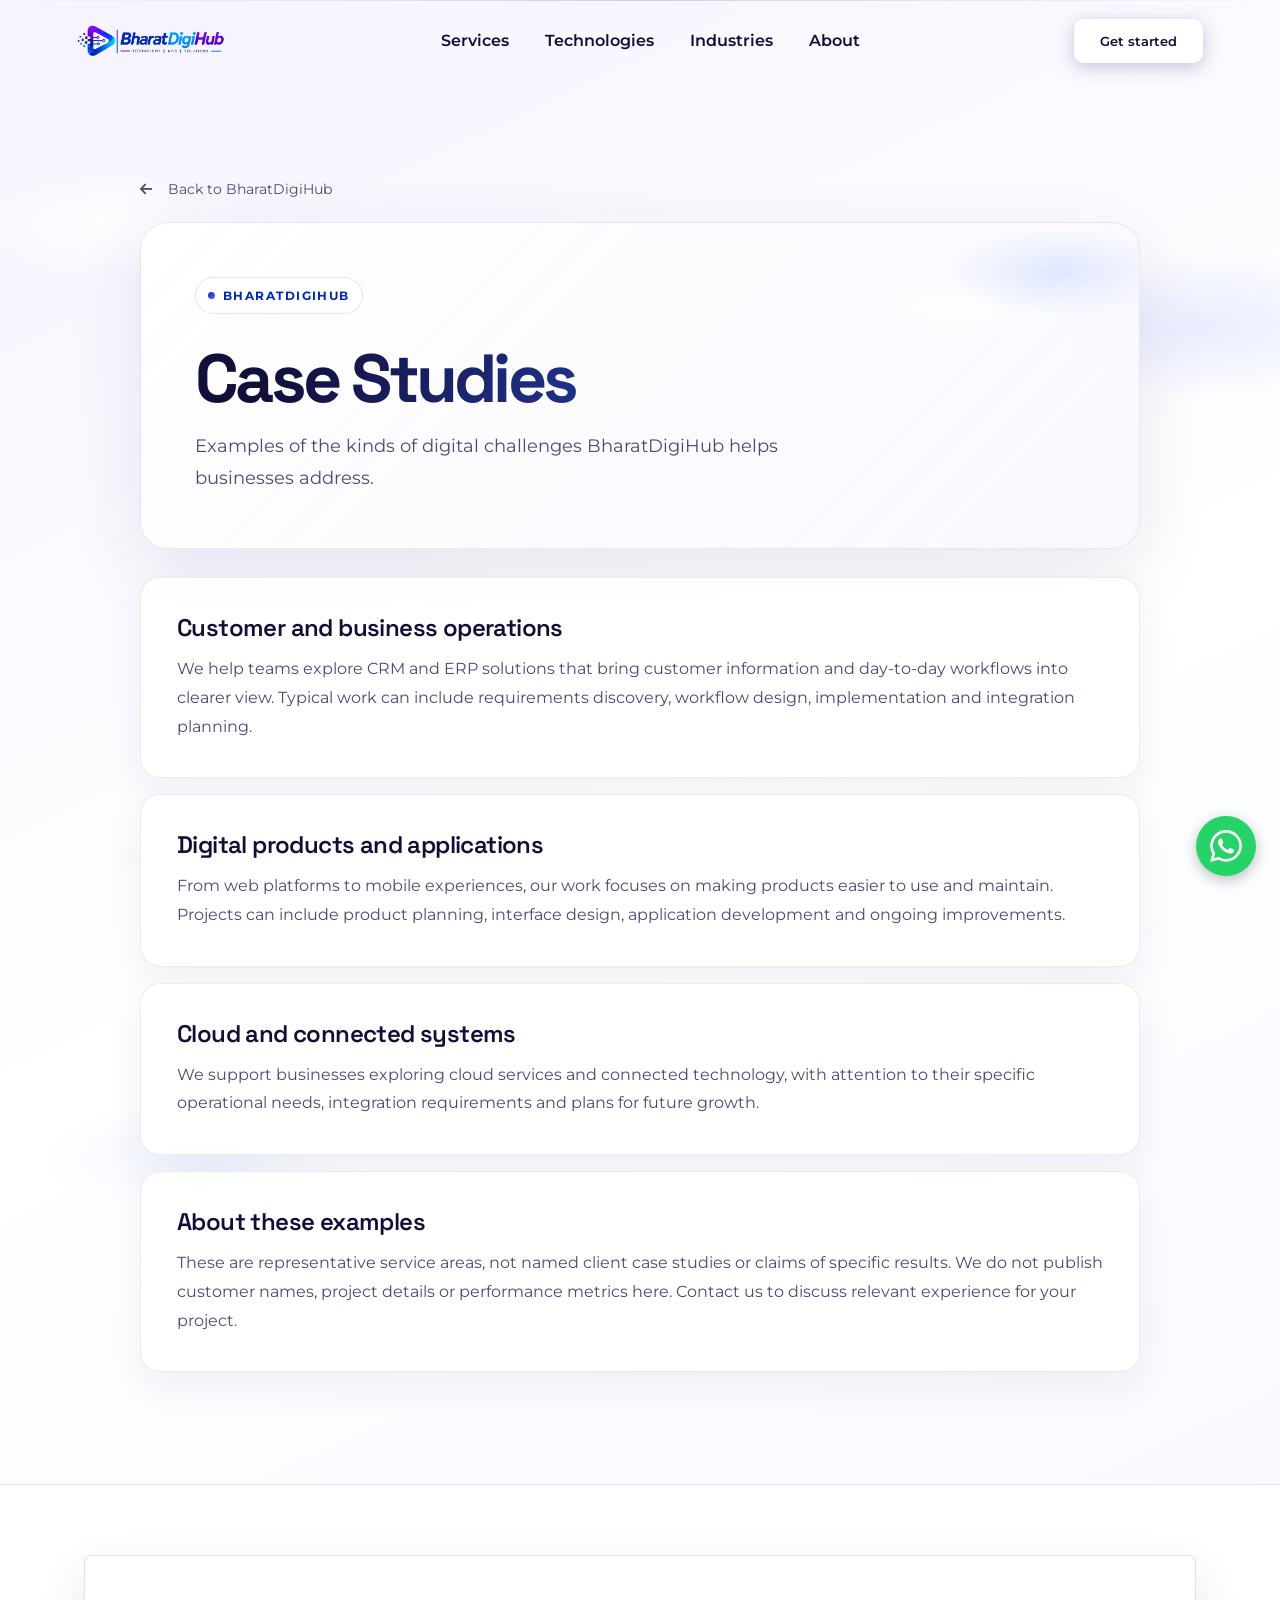
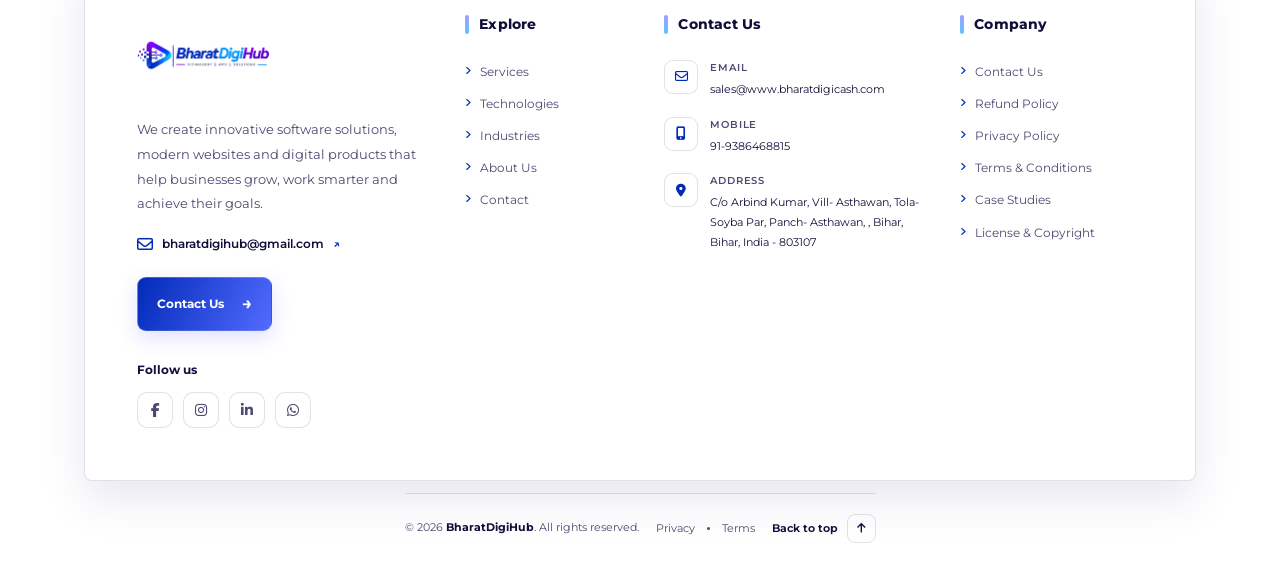
==== case-study.html @ 7524701d "upload on server" ====
<!DOCTYPE html>
<html lang="en">
<head>
  <meta charset="utf-8">
  <meta name="viewport" content="width=device-width, initial-scale=1, viewport-fit=cover">
  <title>Case Studies | BharatDigiHub</title>
  <meta name="description" content="Examples of the kinds of digital challenges BharatDigiHub helps businesses address.">
  <meta name="keywords" content="fintech case studies, web development projects, digital product development, business software, BharatDigiHub">
  <meta name="author" content="BharatDigiHub">
  <meta name="robots" content="index, follow">
  <meta name="theme-color" content="#f5f4ff">
  <meta property="og:type" content="article">
  <meta property="og:site_name" content="BharatDigiHub">
  <meta property="og:title" content="Case Studies | BharatDigiHub">
  <meta property="og:description" content="Explore representative fintech, software, and digital product challenges BharatDigiHub helps businesses address.">
  <meta property="og:locale" content="en_IN">
  <meta name="twitter:card" content="summary">
  <meta name="twitter:title" content="Case Studies | BharatDigiHub">
  <meta name="twitter:description" content="Explore representative fintech, software, and digital product challenges BharatDigiHub helps businesses address.">
  <link rel="preconnect" href="https://fonts.googleapis.com">
  <link rel="preconnect" href="https://fonts.gstatic.com" crossorigin>
  <link href="https://fonts.googleapis.com/css2?family=Montserrat:wght@400;500;600;700&display=swap" rel="stylesheet">
  <link href="https://fonts.googleapis.com/css2?family=Space+Grotesk:wght@400;500;700&display=swap" rel="stylesheet">
  <link rel="stylesheet" href="assets/css/main.css">
  <link rel="stylesheet" href="assets/css/header.css">
  <link rel="stylesheet" href="assets/css/footer.css">
  <link rel="stylesheet" href="assets/css/info-pages.css">
  <link rel="stylesheet" href="assets/css/whatsapp-float.css">
  <link rel="stylesheet" href="assets/css/cloud-design.css">
  <link rel="stylesheet" href="https://cdnjs.cloudflare.com/ajax/libs/font-awesome/6.7.2/css/all.min.css">
</head>
<body class="cloud-page cloud-info">
  <header class="navbar">
    <a class="logo" href="./" aria-label="BharatDigiHub home">
      <img src="assets/image/logo/logo.png" alt="BharatDigiHub logo" height="50">
    </a>
    <nav id="primary-navigation" aria-label="Main">
      <a href="./#services">Services</a>
      <a href="./#stack">Technologies</a>
      <a href="./#industries">Industries</a>
      <a href="./#story">About</a>
    </nav>
    <a class="btn navbar-cta" href="contactus">Get started</a>
    <details class="mobile-navigation">
      <summary class="navbar-toggle" aria-label="Open navigation menu"><span></span><span></span><span></span></summary>
      <nav aria-label="Mobile main">
        <a href="./#services">Services</a>
        <a href="./#stack">Technologies</a>
        <a href="./#industries">Industries</a>
        <a href="./#story">About</a>
        <a class="btn primary mobile-menu-cta" href="contactus">Get started <span aria-hidden="true">→</span></a>
      </nav>
    </details>
  </header>
<main class="info-page"><div class="info-page-inner">
    <a class="info-page-breadcrumb" href="./#top"><i class="fa-solid fa-arrow-left" aria-hidden="true"></i>&nbsp; Back to BharatDigiHub</a>
    <header class="info-page-header"><span class="eyebrow">BHARATDIGIHUB</span><h1>Case Studies</h1><p>Examples of the kinds of digital challenges BharatDigiHub helps businesses address.</p></header>
    <div class="info-page-content">
      <section class="info-page-section" aria-labelledby="operations"><h2 id="operations">Customer and business operations</h2><p>We help teams explore CRM and ERP solutions that bring customer information and day-to-day workflows into clearer view. Typical work can include requirements discovery, workflow design, implementation and integration planning.</p></section>
      <section class="info-page-section" aria-labelledby="digital-products"><h2 id="digital-products">Digital products and applications</h2><p>From web platforms to mobile experiences, our work focuses on making products easier to use and maintain. Projects can include product planning, interface design, application development and ongoing improvements.</p></section>
      <section class="info-page-section" aria-labelledby="cloud-systems"><h2 id="cloud-systems">Cloud and connected systems</h2><p>We support businesses exploring cloud services and connected technology, with attention to their specific operational needs, integration requirements and plans for future growth.</p></section>
      <section class="info-page-section" aria-labelledby="examples"><h2 id="examples">About these examples</h2><p>These are representative service areas, not named client case studies or claims of specific results. We do not publish customer names, project details or performance metrics here. Contact us to discuss relevant experience for your project.</p></section>
    </div>
  </div></main>
<footer class="site-footer" id="footer">
    <div class="footer-glow"></div>
    <div class="footer-dots"></div>

    <div class="footer-main">

      <!-- Brand -->
      <div class="footer-brand">
        <a class="footer-logo" href="./#top" aria-label="BharatDigiHub home">
          <img src="assets/image/logo/logo.png" alt="BharatDigiHub Logo" width="140" height="100">
        </a>

        <p class="footer-description">
          We create innovative software solutions, modern websites
          and digital products that help businesses grow, work smarter
          and achieve their goals.
        </p>

        <a class="footer-email" href="mailto:bharatdigihub@gmail.com">
          <i class="fa-regular fa-envelope"></i>
          bharatdigihub@gmail.com
          <span aria-hidden="true">↗</span>
        </a>

        <a class="footer-cta" href="contactus">
          Contact Us
          <span aria-hidden="true">→</span>
        </a>

        <div class="footer-social">
          <h3>Follow us</h3>

          <div class="social-icons">
            <!-- Replace # with your official profile URLs -->
            <a href="#" aria-label="Facebook" title="Facebook">
              <i class="fa-brands fa-facebook-f"></i>
            </a>

            <a href="#" aria-label="Instagram" title="Instagram">
              <i class="fa-brands fa-instagram"></i>
            </a>

            <a href="#" aria-label="LinkedIn" title="LinkedIn">
              <i class="fa-brands fa-linkedin-in"></i>
            </a>

            <a href="https://wa.me/919386468815" aria-label="WhatsApp" title="WhatsApp" target="_blank"
              rel="noopener noreferrer">
              <i class="fa-brands fa-whatsapp"></i>
            </a>
          </div>
        </div>
      </div>

      <!-- Explore -->
      <div class="footer-column">
        <h3><span class="footer-heading-line"></span>Explore</h3>

        <a href="./#services"><i class="fa-solid fa-angle-right"></i> Services</a>
        <a href="./#stack"><i class="fa-solid fa-angle-right"></i> Technologies</a>
        <a href="./#industries"><i class="fa-solid fa-angle-right"></i> Industries</a>
        <a href="./#story"><i class="fa-solid fa-angle-right"></i> About Us</a>
        <a href="contactus"><i class="fa-solid fa-angle-right"></i> Contact</a>
      </div>

      <!-- Contact details -->
      <div class="footer-column footer-contact">
        <h3><span class="footer-heading-line"></span>Contact Us</h3>

        <div class="footer-info">
          <span class="footer-info-icon">
            <i class="fa-regular fa-envelope"></i>
          </span>
          <div>
            <small>Email</small>
            <a href="mailto:sales@www.bharatdigicash.com">sales@www.bharatdigicash.com</a>
          </div>
        </div>

        <!-- <div class="footer-info">
          <span class="footer-info-icon">
            <i class="fa-solid fa-phone"></i>
          </span>
          <div>
            <small>Landline</small>
            <a href="tel:01145657842">011-45657842</a>
          </div>
        </div> -->

        <div class="footer-info">
          <span class="footer-info-icon">
            <i class="fa-solid fa-mobile-screen-button"></i>
          </span>
          <div>
            <small>Mobile</small>
            <a href="tel:+919386468815">91-9386468815</a>
          </div>
        </div>

        <div class="footer-info">
          <span class="footer-info-icon">
            <i class="fa-solid fa-location-dot"></i>
          </span>
          <div>
            <small>Address</small>
            <p>
              C/o Arbind Kumar, Vill- Asthawan, Tola- Soyba Par, Panch- Asthawan, , Bihar, Bihar, India - 803107
            </p>
          </div>
        </div>
      </div>

      <!-- Company policies -->
      <div class="footer-column">
        <h3><span class="footer-heading-line"></span>Company</h3>

        <a href="contactus">
          <i class="fa-solid fa-angle-right"></i> Contact Us
        </a>
        <a href="refund-policy">
          <i class="fa-solid fa-angle-right"></i> Refund Policy
        </a>
        <a href="privacy-policy">
          <i class="fa-solid fa-angle-right"></i> Privacy Policy
        </a>
        <a href="term_conditions">
          <i class="fa-solid fa-angle-right"></i> Terms &amp; Conditions
        </a>
        <a href="case-study">
          <i class="fa-solid fa-angle-right"></i> Case Studies
        </a>
        <a href="license">
          <i class="fa-solid fa-angle-right"></i> License &amp; Copyright
        </a>
      </div>

    </div>

    <!-- Bottom bar -->
    <div class="footer-bottom">
      <p>
        © <span id="footer-year">2026</span>
        <strong>BharatDigiHub</strong>.
        All rights reserved.
      </p>

      <div class="footer-legal">
        <a href="privacy-policy">Privacy</a>
        <span></span>
        <a href="term_conditions">Terms</a>
      </div>

      <a class="back-to-top" href="./#top">
        Back to top <i class="fa-solid fa-arrow-up"></i>
      </a>
    </div>
  </footer>
  <a class="whatsapp-float" href="https://wa.me/919386468815" aria-label="Chat with us on WhatsApp" title="Chat with us on WhatsApp" target="_blank" rel="noopener noreferrer">
    <svg viewBox="0 0 24 24" aria-hidden="true" focusable="false">
      <path d="M17.472 14.382c-.297-.149-1.758-.867-2.03-.967-.273-.099-.471-.148-.67.15-.197.297-.767.966-.94 1.164-.173.198-.347.223-.644.075-.297-.149-1.255-.463-2.39-1.475-.883-.788-1.48-1.761-1.653-2.059-.173-.297-.018-.458.13-.606.134-.133.297-.347.446-.52.149-.174.198-.298.298-.497.099-.198.05-.372-.025-.521-.075-.149-.669-1.611-.916-2.206-.242-.579-.487-.5-.669-.51l-.57-.01c-.198 0-.52.074-.792.372s-1.04 1.016-1.04 2.479 1.064 2.875 1.213 3.074c.149.198 2.095 3.2 5.076 4.487.709.306 1.262.489 1.693.626.711.226 1.36.194 1.872.118.571-.085 1.758-.719 2.006-1.413.248-.694.248-1.289.173-1.413-.074-.124-.272-.198-.57-.347m-5.421 7.403h-.004a9.87 9.87 0 0 1-5.031-1.378l-.361-.214-3.741.982.999-3.648-.235-.374a9.86 9.86 0 0 1-1.51-5.26c.002-5.45 4.437-9.884 9.888-9.884 2.64 0 5.122 1.03 6.988 2.896a9.825 9.825 0 0 1 2.892 6.993c-.003 5.45-4.437 9.887-9.885 9.887m8.413-18.3A11.815 11.815 0 0 0 12.05 0C5.495 0 .16 5.335.157 11.892c0 2.096.547 4.142 1.588 5.946L.057 24l6.304-1.654a11.882 11.882 0 0 0 5.683 1.448h.005c6.554 0 11.89-5.335 11.893-11.893a11.821 11.821 0 0 0-3.478-8.413Z"/>
    </svg>
  </a>
</body>
</html>
---- assets/css/main.css ----
/* ============ RESET & TOKENS ============ */
:root{
  --bg:#dedceb; --bg2:#eceaf6; --ink:#0f0f3a; --muted:#4b4a72;
  --surface:rgba(255,255,255,.72);
  --surface-solid:#ffffff;
  --line:rgba(15,15,58,.12);
  --accent:#022ab8; --accent2:#090809;
  --btn:#fff; --btnink:#0f0f3a;
  --glow:rgba(214, 222, 255, 0.95);
  --shadow:rgba(70,50,120,.28);
  --radius:18px;
  --maxw:1200px;
}
@media (prefers-color-scheme:dark){
  :root:not([data-theme="light"]){--bg:#17162c;--bg2:#221f40;--ink:#f1efff;--muted:#b3b0d6;--surface:rgba(255,255,255,.07);--line:rgba(255,255,255,.14);--accent:#a98bff;--accent2:#ff8ad8;--btn:#f1efff;--btnink:#17162c;--glow:rgba(255,214,140,.35);--shadow:rgba(0,0,0,.5)}
}
:root[data-theme="dark"]{--bg:#17162c;--bg2:#221f40;--ink:#f1efff;--muted:#b3b0d6;--surface:rgba(255,255,255,.07);--line:rgba(255,255,255,.14);--accent:#a98bff;--accent2:#ff8ad8;--btn:#f1efff;--btnink:#17162c;--glow:rgba(255,214,140,.35);--shadow:rgba(0,0,0,.5)}
*{box-sizing:border-box;margin:0}
html{scroll-padding-top:env(safe-area-inset-top,0px);scroll-behavior:smooth}
body{background:var(--bg);color:var(--ink);font-family:'Montserrat',system-ui,-apple-system,'Segoe UI',sans-serif;line-height:1.6;overflow-x:hidden}
a{color:inherit;text-decoration:none}
:focus-visible{outline:2px solid var(--accent);outline-offset:3px}

/* header */
header{position:absolute;inset:0 0 auto;z-index:5;display:flex;align-items:center;justify-content:space-between;padding:28px clamp(20px,6vw,90px)}
.logo{display:flex;align-items:center;gap:10px;font-size:26px;font-weight:500;letter-spacing:.5px}
nav{display:flex;gap:36px;font-size:13px;font-weight:600}
nav a:hover{color:var(--accent)}
.btn{background:var(--btn);color:var(--btnink);font-weight:600;font-size:13px;padding:12px 26px;border-radius:10px;box-shadow:0 4px 18px var(--shadow);display:inline-block}
.btn:hover{transform:translateY(-1px)}

/* hero */
.hero{position:relative;min-height:100vh;min-height:100svh;display:flex;align-items:center;padding:120px clamp(20px,6vw,90px) 60px;
  background:radial-gradient(ellipse 70% 55% at 35% 25%,var(--glow),transparent 70%),linear-gradient(160deg,var(--bg2),var(--bg));overflow:hidden}
.hero::before{content:"";position:absolute;inset:0;background:
  linear-gradient(115deg,transparent 48%,var(--line) 48.1%,transparent 48.3%),
  linear-gradient(25deg,transparent 60%,var(--line) 60.1%,transparent 60.3%);opacity:.8}
.copy{position:relative;z-index:2;max-width:560px}
h1{font-size:clamp(40px,6vw,66px);line-height:1.1;font-weight:600;letter-spacing:-.5px}
.copy p{margin:22px 0 32px;font-size:18px;color:var(--muted);max-width:420px}
.cta{display:flex;gap:14px;flex-wrap:wrap}
.btn.primary{background:linear-gradient(135deg,var(--accent),var(--accent2));color:#fff}
.tube{position:absolute;right:max(-60px,calc(50% - 560px));top:0;height:100%;width:min(52vw,640px);z-index:1}
.tube svg{width:100%;height:100%;overflow:visible}
.svg-tech-badge rect {
  fill: #022ab8; /* badge background */
  stroke: #fff;     /* badge border */
}

.svg-tech-badge text {
  fill: #fff;       /* label text */
}{fill:url(#gold);stroke:#fff;stroke-width:1.5;filter:drop-shadow(0 4px 5px rgba(85,58,12,.2))}
.svg-tech-badge text{fill:#fff;font-family:'Montserrat',sans-serif;font-size:11px;font-weight:700;text-anchor:middle}
.hero-project-scene{position:absolute;right:clamp(0px,3vw,42px);bottom:4%;z-index:2;width:min(440px,40vw);height:auto;overflow:visible;pointer-events:none}
.delivery-route{opacity:.7;animation:delivery-dashes 1s linear infinite}
@keyframes delivery-dashes{to{stroke-dashoffset:-12}}
.shadow-blob{position:absolute;left:46%;bottom:18%;width:260px;height:70px;background:radial-gradient(ellipse,var(--shadow),transparent 70%);filter:blur(6px);z-index:0}
@media (max-width:820px){nav{display:none}.tube{opacity:.45;right:-25%;width:90vw}.tube .svg-tech-badge{display:none}.hero-project-scene{display:none}.copy{max-width:100%}}

/* sections */
section{padding:96px clamp(20px,6vw,90px)}
.head{max-width:640px;margin-bottom:48px}
h2{font-size:clamp(28px,4vw,42px);line-height:1.2;font-weight:600}
.head p{margin-top:14px;color:var(--muted)}

/* stats strip */
.strip{display:grid;grid-template-columns:repeat(auto-fit,minmax(160px,1fr));gap:24px;padding:36px clamp(20px,6vw,90px);border-block:1px solid var(--line);background:var(--bg2)}
.strip b{display:block;font-size:30px;font-weight:600}
.strip span{font-size:14px;color:var(--muted)}

/* services */
.services{display:grid;grid-template-columns:repeat(auto-fit,minmax(240px,1fr));gap:0;border:1px solid var(--line);border-radius:18px;overflow:hidden;background:var(--surface)}
.services div{padding:30px;border-right:1px solid var(--line)}
.services div:last-child{border-right:0}
.services h3{font-size:18px;margin-bottom:8px}
.services p{font-size:15px;color:var(--muted)}

/* tech stack */
.stack{overflow-x:clip;background:var(--bg2)}
.stack .row{display:flex;flex-wrap:wrap;justify-content:center;gap:24px}
.stack .row>.card{flex:0 1 18rem}
.tabs{display:flex;flex-wrap:wrap;gap:10px;margin-bottom:32px}
.tabs button{font:inherit;font-size:14px;font-weight:600;padding:10px 20px;border-radius:999px;border:1px solid var(--line);background:transparent;color:var(--ink);cursor:pointer}
.tabs button[aria-selected="true"]{background:linear-gradient(135deg,var(--accent),var(--accent2));color:#fff;border-color:transparent}
.grid{display:grid;grid-template-columns:repeat(auto-fill,minmax(120px,1fr));gap:24px 16px}
.tech{display:flex;flex-direction:column;align-items:center;gap:10px;text-align:center;font-weight:600;font-size:13px}
.tech i{height:58px;display:grid;place-items:center;font-size:48px;font-style:normal;animation:tech-float 2.4s ease-in-out infinite;animation-delay:calc(var(--tech-index,0) * -150ms)}
.tech .tech-mark{width:58px;color:var(--tech-color);font-size:24px;font-weight:700}
@keyframes tech-float{0%,100%{transform:translateY(0)}50%{transform:translateY(-12px)}}
.tech[hidden]{display:none}

/* contact / footer */
.contact{text-align:center}
.contact h2{max-width:620px;margin:0 auto 24px}
footer{padding:28px clamp(20px,6vw,90px);display:flex;justify-content:space-between;flex-wrap:wrap;gap:12px;border-top:1px solid var(--line);font-size:13px;color:var(--muted)}
@media (prefers-reduced-motion:reduce){*{scroll-behavior:auto}.tech i,.delivery-route{animation:none}.svg-tech-badge,.project-chip{display:none}.machine-arm animateTransform,.installed-tech animate{display:none}}

/* story, partners and industries */
.eyebrow{display:inline-block;margin-bottom:14px;color:var(--accent);font-size:11px;font-weight:700;letter-spacing:.16em}
.story{display:grid;grid-template-columns:minmax(0,1fr) minmax(300px,.85fr);align-items:center;gap:clamp(44px,8vw,110px)}
.story-copy{max-width:620px}
.story-copy h2{max-width:570px}
.story-copy p,.contact-intro>p{margin-top:18px;color:var(--muted);font-size:15px}
.text-link{display:inline-flex;align-items:center;gap:10px;margin-top:24px;color:var(--accent);font-size:14px;font-weight:700}
.text-link span,.promise .btn span,.contact-form .btn span,.newsletter-form .btn span{transition:transform .2s ease}
.text-link:hover span,.promise .btn:hover span,.contact-form .btn:hover span,.newsletter-form .btn:hover span{transform:translateX(4px)}
.story-card{position:relative;display:grid;min-height:360px;place-items:center;overflow:hidden;border:1px solid var(--line);border-radius:32px;background:radial-gradient(circle at 78% 20%,rgba(255,255,255,.75),transparent 34%),linear-gradient(145deg,var(--accent),var(--accent2));box-shadow:0 24px 60px var(--shadow);color:#fff}
.story-card-content{position:relative;z-index:1;display:flex;flex-direction:column;align-items:center;padding:35px;text-align:center}
.story-card .eyebrow{color:rgba(255,255,255,.76)}
.story-card-content strong{font-size:clamp(30px,4vw,46px);line-height:1.12;letter-spacing:-.04em}
.story-card-caption{max-width:240px;margin-top:18px;color:rgba(255,255,255,.82);font-size:13px}
.story-spark{margin-bottom:10px;font-size:42px}
.story-orbit{position:absolute;width:330px;height:330px;border:1px solid rgba(255,255,255,.24);border-radius:50%}
.orbit-one{transform:scaleX(1.5) rotate(-28deg)}
.orbit-two{transform:scaleX(1.5) rotate(28deg)}
.partners{padding:68px clamp(20px,6vw,90px);border-block:1px solid var(--line);background:var(--surface)}
.partners-heading{max-width:600px;margin:0 auto 34px;text-align:center}
.partners-heading h2{font-size:clamp(24px,3vw,34px)}
.partners-heading p{margin-top:10px;color:var(--muted);font-size:14px}
.partner-list{display:flex;justify-content:center;align-items:center;flex-wrap:wrap;gap:14px}
.partner-list span{padding:12px 20px;border:1px solid var(--line);border-radius:999px;background:var(--bg2);font-size:14px;font-weight:700;letter-spacing:-.02em}
.industries{background:var(--bg2)}
.industry-grid{display:grid;grid-template-columns:repeat(4,minmax(0,1fr));gap:14px}
.industry-card{min-height:190px;padding:24px;border:1px solid var(--line);border-radius:18px;background:var(--surface);transition:transform .2s ease,border-color .2s ease,box-shadow .2s ease}
.industry-card:hover{transform:translateY(-4px);border-color:var(--accent);box-shadow:0 12px 26px var(--shadow)}
.industry-card>span{display:grid;width:42px;height:42px;place-items:center;border-radius:13px;background:linear-gradient(135deg,var(--accent),var(--accent2));color:white;font-size:22px;font-weight:700}
.industry-card h3{margin-top:17px;font-size:15px}
.industry-card p{margin-top:7px;color:var(--muted);font-size:12px;line-height:1.55}

/* promise and client experience */
.promise{display:flex;justify-content:space-between;align-items:center;gap:30px;margin:0 clamp(20px,6vw,90px);padding:clamp(30px,5vw,58px);border-radius:26px;background:linear-gradient(120deg,#6c35ce,#bf48a4);color:white}
.promise .eyebrow{color:rgba(255,255,255,.75)}
.promise h2{max-width:650px;font-size:clamp(27px,4vw,42px)}
.promise p{margin-top:10px;color:rgba(255,255,255,.8)}
.promise .btn{flex:none;display:inline-flex;align-items:center;gap:12px}
.testimonials .head{text-align:center;margin-inline:auto}
.testimonial-grid{display:grid;grid-template-columns:repeat(3,minmax(0,1fr));gap:18px}
.testimonial-card{position:relative;min-height:245px;padding:28px;border:1px solid var(--line);border-radius:20px;background:var(--surface)}
.quote-mark{display:block;height:45px;color:var(--accent);font-size:46px;font-weight:700;line-height:1}
.testimonial-card h3{margin-top:10px;font-size:18px}
.testimonial-card p{margin-top:10px;color:var(--muted);font-size:14px}
.testimonial-label{display:block;margin-top:24px;color:var(--accent);font-size:10px;font-weight:700;letter-spacing:.14em}

/* contact and newsletter */
.contact{display:grid;grid-template-columns:minmax(0,.9fr) minmax(320px,1.1fr);align-items:start;gap:clamp(40px,8vw,110px);background:var(--bg2);text-align:left}
.contact-intro h2{max-width:480px}
.contact-note{display:flex;align-items:center;gap:14px;margin-top:32px;padding:18px;border:1px solid var(--line);border-radius:16px;background:var(--surface);font-size:13px}
.contact-note>span:first-child{display:grid;width:42px;height:42px;place-items:center;border-radius:13px;background:linear-gradient(135deg,var(--accent),var(--accent2));color:white;font-size:22px}
.contact-note strong{color:var(--ink)}
.contact-form{display:grid;gap:10px;padding:clamp(22px,4vw,36px);border:1px solid var(--line);border-radius:22px;background:var(--surface);box-shadow:0 18px 45px var(--shadow)}
.contact-form>label:not(.consent){margin-top:6px;font-size:12px;font-weight:700}
.contact-form input:not([type=checkbox]),.contact-form textarea,.newsletter-form input{width:100%;padding:13px 15px;border:1px solid var(--line);border-radius:10px;background:var(--bg);color:var(--ink);font:inherit;font-size:13px}
.contact-form textarea{resize:vertical}
.contact-form input::placeholder,.contact-form textarea::placeholder,.newsletter-form input::placeholder{color:var(--muted);opacity:.8}
.consent{display:flex;align-items:center;gap:9px;margin:7px 0;font-size:12px;color:var(--muted)}
.consent input{accent-color:var(--accent)}
.consent a{text-decoration:underline;text-underline-offset:3px}
.contact-form .btn,.newsletter-form .btn{display:inline-flex;justify-content:center;align-items:center;gap:10px;border:0;cursor:pointer;font:inherit;font-size:13px}
.contact-form small,.newsletter-form small{color:var(--muted);font-size:11px}
.newsletter{--ink:#0f0f3a;--muted:#4b4a72;--bg:#dedceb;display:grid;grid-template-columns:1fr minmax(300px,.8fr);align-items:center;gap:38px;padding:64px clamp(20px,6vw,90px);border-top:1px solid rgba(15,15,58,.12);background:#fff;color:var(--ink)}
.newsletter-copy h2{font-size:clamp(25px,3vw,34px)}
.newsletter-copy p{margin-top:10px;color:var(--muted);font-size:14px}
.newsletter-form{display:grid;grid-template-columns:1fr auto;gap:10px}
.newsletter-form small{grid-column:1/-1}
.visually-hidden{position:absolute;width:1px;height:1px;padding:0;margin:-1px;overflow:hidden;clip:rect(0,0,0,0);white-space:nowrap;border:0}

.hero-wave{width:100%;height:100px;overflow:hidden;background:transparent;line-height:0}
.hero-wave svg{display:block;width:100%;height:100%}
@media(max-width:600px){.hero-wave{height:64px}}

/* From Uiverse.io by Cksunandh */ 
/* From Uiverse.io by Cksunandh */ 
.m2 {
  position: relative;
  width: 20vmin; /* Reduced size */
  height: 20vmin; /* Reduced size */
  background: linear-gradient(135deg, #1e1e24 10%, #050505 60%);
  display: flex;
  align-items: center;
  justify-content: center;
  user-select: none;
  animation: gradient-shift 5s ease-in-out infinite; /* Faster animation */
  background-size: 200% 200%; /* Gradient shift */
}

.m2 .logo {
  display: inline-block;
  vertical-align: baseline;
  user-select: none;
  font-size: 5vmin; /* Smaller font size */
  color: white;
  background-image: linear-gradient(to right, #626262, #fff);
  -webkit-text-fill-color: transparent;
  -webkit-background-clip: text;
  font-weight: bold;
}

.m2 .logo svg {
  margin-right: -1vmin;
  width: 5vmin; /* Smaller SVG size */
  height: 5vmin; /* Smaller SVG size */
}

.m2::before,
.m2::after {
  --size: 5px; /* Reduced glow size */
  content: "";
  position: absolute;
  top: calc(var(--size) / -2);
  left: calc(var(--size) / -2);
  width: calc(100% + var(--size));
  height: calc(100% + var(--size));
  background: radial-gradient(circle at 0 0, hsl(27deg 93% 60%), transparent),
    radial-gradient(circle at 100% 0, #00a6ff, transparent),
    radial-gradient(circle at 0 100%, #ff0056, transparent),
    radial-gradient(circle at 100% 100%, #6500ff, transparent);
}

.m2::after {
  --size: 2px; /* Reduced inner glow size */
  z-index: -1;
}

.m2::before {
  --size: 10px; /* Reduced outer glow size */
  z-index: -2;
  filter: blur(2vmin); /* Reduced blur */
  animation: blur-animation 3s ease-in-out alternate infinite; /* Faster blur animation */
}

/* Faster blur animation */
@keyframes blur-animation {
  to {
    filter: blur(3vmin);
    transform: scale(1.05);
  }
}

/* Faster gradient animation */
@keyframes gradient-shift {
  0% {
    background-position: 0% 50%;
  }
  50% {
    background-position: 100% 50%;
  }
  100% {
    background-position: 0% 50%;
  }
}
@font-face {
	font-family: "Aeonik Pro Regular";
	src: url("https://db.onlinewebfonts.com/t/12ff62164c9778917bddb93c6379cf47.eot");
	src: url("https://db.onlinewebfonts.com/t/12ff62164c9778917bddb93c6379cf47.eot?#iefix")
			format("embedded-opentype"),
		url("https://db.onlinewebfonts.com/t/12ff62164c9778917bddb93c6379cf47.woff2")
			format("woff2"),
		url("https://db.onlinewebfonts.com/t/12ff62164c9778917bddb93c6379cf47.woff")
			format("woff"),
		url("https://db.onlinewebfonts.com/t/12ff62164c9778917bddb93c6379cf47.ttf")
			format("truetype"),
		url("https://db.onlinewebfonts.com/t/12ff62164c9778917bddb93c6379cf47.svg#Aeonik Pro Regular")
			format("svg");
}



.card {
	position: relative;
	background: radial-gradient(circle at 50% 0%, #3a3a3a 0%, #1a1a1a 64%);
	box-shadow: inset 0 1.01rem 0.2rem -1rem #fff0,
		inset 0 -1.01rem 0.2rem -1rem #0000, 0 -1.02rem 0.2rem -1rem #fff0,
		0 1rem 0.2rem -1rem #0000, 0 0 0 1px #fff3, 0 4px 4px 0 #0004, 0 0 0 1px #333;
	width: 18rem;
	height: 24rem;
	border-radius: 1.8rem;
	color: #fff;
	padding: 1rem;
	display: flex;
	flex-direction: column;
	justify-content: end;
	transition: all 0.4s ease-in-out, translate 0.4s ease-out;
	&::before {
		content: "";
		display: block;
		--offset: 1rem;
		width: calc(100% + 2 * var(--offset));
		height: calc(100% + 2 * var(--offset));
		position: absolute;
		left: calc(-1 * var(--offset));
		right: calc(-1 * var(--offset));
		top: calc(-1 * var(--offset));
		bottom: calc(-1 * var(--offset));
		margin: auto;
		box-shadow: inset 0 0 0px 0.06rem #fff2;
		border-radius: 2.6rem;
		--ax: 4rem;
		clip-path: polygon(
			var(--ax) 0,
			0 0,
			0 var(--ax),
			var(--ax) var(--ax),
			var(--ax) calc(100% - var(--ax)),
			0 calc(100% - var(--ax)),
			0 100%,
			var(--ax) 100%,
			var(--ax) calc(100% - var(--ax)),
			calc(100% - var(--ax)) calc(100% - var(--ax)),
			calc(100% - var(--ax)) 100%,
			100% 100%,
			100% calc(100% - var(--ax)),
			calc(100% - var(--ax)) calc(100% - var(--ax)),
			calc(100% - var(--ax)) var(--ax),
			100% var(--ax),
			100% 0,
			calc(100% - var(--ax)) 0,
			calc(100% - var(--ax)) var(--ax),
			var(--ax) var(--ax)
		);
		transition: all 0.4s ease-in-out;
	}
	&:hover {
		translate: 0 -0.2rem;
	}
	&:hover::before {
		--offset: 0.5rem;
		--ax: 8rem;
		border-radius: 2.2rem;
		box-shadow: inset 0 0 0 0.08rem #fff1;
	}
	.light-layer {
		position: absolute;
		left: 0;
		top: 20%;
		height: 100%;
		width: 100%;
		transform-style: preserve-3d;
		perspective: 400px;
		.slit {
			position: absolute;
			left: 0;
			right: 0;
			top: 0;
			bottom: 0;
			margin: auto;
			width: 64%;
			height: 1.2rem;
			transform: rotateX(-76deg);
			background: #121212;
			box-shadow: 0 0 4px 0 #fff0;
			transition: all 0.4s ease-in-out;
		}
		.lumen {
			position: absolute;
			left: 0;
			right: 0;
			top: 0;
			bottom: 0;
			margin: auto;
			width: 100%;
			height: 100%;
			pointer-events: none;
			perspective: 400px;
			opacity: 0;
			transition: opacity 0.4s ease-in-out;
			.min {
				width: 70%;
				height: 3rem;
				background: linear-gradient(#fff0, #fffa);
				position: absolute;
				left: 0;
				right: 0;
				top: 0;
				bottom: 2.5rem;
				margin: auto;
				transform: rotateX(-42deg);
				opacity: 0.4;
			}
			.mid {
				width: 74%;
				height: 13rem;
				background: linear-gradient(#fff0, #fffa);
				position: absolute;
				left: 0;
				right: 0;
				top: 0;
				bottom: 10em;
				margin: auto;
				transform: rotateX(-42deg);
				filter: blur(1rem);
				opacity: 0.8;
				border-radius: 100% 100% 0 0;
			}
			.hi {
				width: 50%;
				height: 13rem;
				background: linear-gradient(#fff0, #fffa);
				position: absolute;
				left: 0;
				right: 0;
				top: 0;
				bottom: 12em;
				margin: auto;
				transform: rotateX(22deg);
				filter: blur(1rem);
				opacity: 0.6;
				border-radius: 100% 100% 0 0;
			}
		}
		.darken {
			position: absolute;
			left: 0;
			right: 0;
			top: 0;
			bottom: 0;
			margin: auto;
			width: 100%;
			height: 100%;
			pointer-events: none;
			perspective: 400px;
			transition: opacity 0.4s ease-in-out;
			opacity: 0.5;
			& > * {
				transition: opacity 0.4s ease-in-out;
			}
			.sl {
				width: 64%;
				height: 10rem;
				background: linear-gradient(#000, #0000);
				position: absolute;
				left: 0;
				right: 0;
				top: 9.6em;
				bottom: 0;
				margin: auto;
				filter: blur(0.2rem);
				opacity: 0.1;
				border-radius: 0 0 100% 100%;
				transform: rotateX(-22deg);
			}
			.ll {
				width: 62%;
				height: 10rem;
				background: linear-gradient(#000a, #0000);
				position: absolute;
				left: 0;
				right: 0;
				top: 11em;
				bottom: 0;
				margin: auto;
				filter: blur(0.8rem);
				opacity: 0.4;
				border-radius: 0 0 100% 100%;
				transform: rotateX(22deg);
			}
			.slt {
				width: 0.5rem;
				height: 4rem;
				background: linear-gradient(#0005, #0000);
				position: absolute;
				left: 0;
				right: 11.5rem;
				top: 3.9em;
				bottom: 0;
				margin: auto;
				opacity: 0.6;
				border-radius: 0 0 100% 100%;
				transform: skewY(42deg);
			}
			.srt {
				width: 0.5rem;
				height: 4rem;
				background: linear-gradient(#0005, #0000);
				position: absolute;
				right: 0;
				left: 11.5rem;
				top: 3.9em;
				bottom: 0;
				margin: auto;
				opacity: 0.6;
				border-radius: 0 0 100% 100%;
				transform: skewY(-42deg);
			}
		}
	}
	.content {
		.icon {
			position: absolute;
			top: 5rem;
			left: 0;
			right: 0;
			margin: auto;
			width: fit-content;
			filter: drop-shadow(0 -1.2rem 1px transparent);
			transition: filter 0.4s ease-in-out;
		}
		.bottom {
			position: relative;
			h4 {
				margin: 0;
				margin-bottom: 1rem;
				font-size: 1.2rem;
				color: #ccc;
			}
			p {
				margin: 0;
				padding-bottom: 0.6rem;
				color: #fff4;
				font-size: 0.6rem;
				font-weight: 100;
				border-bottom: 1px solid #fff1;
				max-width: 64%;
			}
			.toggle {
				position: absolute;
				right: 0;
				bottom: 0;
				height: 2rem;
				width: 4.8rem;
				border-radius: 0.6rem;
				background: #000;
				box-shadow: inset 0 -8px 8px 0.3rem #0004, inset 0 0 1px 0.3rem #ddd,
					inset 0 -2px 1px 0.3rem #fff, inset 0 1px 2px 0.3rem #0006,
					inset 0 0 1px 0.8rem #aaa;
				cursor: pointer;
				transition: all 0.4s ease-in-out;
				&::before {
					content: "";
					display: block;
					position: absolute;
					left: 0;
					right: 0;
					top: 0;
					bottom: 0;
					margin: auto;
					width: 3.4rem;
					height: 0.68rem;
					border-radius: 0.2rem;
					background: #000;
					transition: all 0.4s ease-in-out;
				}
				.handle {
					position: absolute;
					top: 0;
					bottom: 0.04rem;
					margin: auto;
					left: 0.68rem;
					width: 40%;
					height: 30%;
					background: #aaa;
					border-radius: 0.2rem;
					box-shadow: inset 0 1px 4px 0 #fff, inset 0 -1px 1px 0 #000a,
						0 0 1px 1px #0003, 1px 3px 6px 1px #000a;
					transition: all 0.4s ease-in-out;
				}
				&.active .handle {
					transform: translateX(1.58rem);
				}
				span {
					pointer-events: none;
					text-align: center;
					position: absolute;
					left: 0;
					right: 0;
					margin: auto;
					bottom: calc(100% + 0.4rem);
					font-size: 0.6rem;
					font-weight: 100;
					color: #555;
					opacity: 0;
					transition: opacity 0.4s ease-in-out;
				}
				&:hover span {
					opacity: 1;
				}
				&:not(.active):hover .handle {
					transform: translateX(0.2rem);
				}
			}
		}
	}
	&:has(.toggle.active) {
		box-shadow: inset 0 1.01rem 0.1rem -1rem #fffa, inset 0 -4rem 3rem -3rem #000a,
			0 -1.02rem 0.2rem -1rem #fffa, 0 1rem 0.2rem -1rem #000, 0 0 0 1px #fff2,
			0 4px 4px 0 #0004, 0 0 0 1px #333;
		.slit {
			background: #fff;
			box-shadow: 0 0 4px 0 #fff;
		}
		.lumen {
			opacity: 0.5;
		}
		.darken {
			opacity: 0.8;
			.sl {
				opacity: 0.2;
			}
			.ll {
				opacity: 1;
			}
			.slt {
				opacity: 1;
			}
			.srt {
				opacity: 1;
			}
		}
		.content {
			.icon {
				filter: drop-shadow(0 -1.2rem 2px #0003) brightness(1.64);
			}
			.toggle::before {
				background: #fffc;
				box-shadow: 0 0 0.3rem 0.2rem #fff7;
			}
			.handle {
				box-shadow: inset 0 1px 12px 0 #fff, inset 0 -1px 1px 0 #fffa,
					0 0 2px 1px #4443, 1px 3px 6px 1px #0004;
			}
		}
	}
}
.technology-section {
      width: min(1120px, 100%);
      margin: 0 auto;
      
    }

    .section-heading {
      margin-bottom: 30px;
      text-align: center;
    }

    .eyebrow {
      margin: 0 0 10px;
      color: var(--accent);
      font-size: .78rem;
      font-weight: 700;
      letter-spacing: .2em;
      text-transform: uppercase;
    }

    h1 {
      margin: 0;
      font-size: clamp(2rem, 4vw, 3.2rem);
      letter-spacing: -.04em;
    }

    .section-description {
      max-width: 620px;
      margin: 14px auto 0;
      color: var(--muted);
      line-height: 1.7;
    }

    .stack-list {
      display: grid;
      gap: 16px;
    }

    .stack-row {
      position: relative;
      isolation: isolate;
      display: grid;
      grid-template-columns: 190px minmax(0, 1fr);
      gap: 22px;
      align-items: center;
      min-height: 140px;
      padding: 20px;
      overflow: hidden;
      border: 1px solid #222b3a;
      border-radius: 20px;
      background: linear-gradient(115deg, rgba(22, 29, 42, .97), rgba(13, 18, 28, .97));
      transition: border-color .35s ease, box-shadow .35s ease;
    }

    /* A fixed wash of light: it fades in, but never travels across the row. */
    .stack-row::before {
      content: "";
      position: absolute;
      z-index: -1;
      inset: 0;
      pointer-events: none;
      opacity: 0;
      background: linear-gradient(
        90deg,
        rgba(var(--accent-rgb), .17) 0%,
        rgba(var(--accent-rgb), .09) 34%,
        rgba(var(--accent-rgb), .035) 68%,
        transparent 100%
      );
      transition: opacity .45s ease;
    }

    .stack-row:hover,
    .stack-row:focus-within {
      border-color: rgba(var(--accent-rgb), .48);
      box-shadow: 0 12px 36px rgba(0, 0, 0, .2), inset 0 0 0 1px rgba(var(--accent-rgb), .04);
    }

    .stack-row:hover::before,
    .stack-row:focus-within::before {
      opacity: 1;
    }

    .stack-info {
      min-width: 0;
      position: relative;
      z-index: 1;
      padding: 5px 12px 5px 4px;
      border-right: 1px solid rgba(148, 163, 184, .18);
    }

    .stack-number {
      display: block;
      margin-bottom: 9px;
      color: var(--accent);
      font-size: .72rem;
      font-weight: 800;
      letter-spacing: .16em;
    }

    .stack-info h2 {
      margin: 0 0 7px;
      font-size: 1.12rem;
      font-weight: 700;
    }

    .stack-info p {
      margin: 0;
      color: var(--muted);
      font-size: .86rem;
      line-height: 1.55;
    }

    .logo-window {
      min-width: 0;
      position: relative;
      z-index: 1;
      overflow: hidden;
      /* The edge fades are static; no light-beam animation is used. */
      mask-image: linear-gradient(90deg, transparent 0, #000 3%, #000 97%, transparent 100%);
      -webkit-mask-image: linear-gradient(90deg, transparent 0, #000 3%, #000 97%, transparent 100%);
    }

    .logo-track {
      display: flex;
      width: max-content;
      gap: 12px;
      animation: marquee 28s linear infinite;
    }

    .stack-row:hover .logo-track,
    .stack-row:focus-within .logo-track {
      animation-play-state: paused;
    }

    .logo-group {
      display: flex;
      flex: 0 0 auto;
      gap: 12px;
      padding-right: 12px;
    }

    .tech-card {
      --order: 0;
      display: flex;
      flex: 0 0 112px;
      min-height: 92px;
      flex-direction: column;
      align-items: center;
      justify-content: center;
      gap: 10px;
      padding: 12px 9px;
      border: 1px solid var(--card-border);
      border-radius: 14px;
      background: rgba(18, 24, 36, .94);
      text-align: center;
      opacity: .78;
      transform: translateY(0);
      transition:
        background-color .38s ease,
        border-color .38s ease,
        box-shadow .38s ease,
        opacity .38s ease,
        transform .38s ease,
        filter .38s ease;
      transition-delay: 0s;
    }

    .tech-icon {
      display: grid;
      width: 34px;
      height: 34px;
      place-items: center;
      color: var(--logo-color, #d8e1f0);
      font-size: 1.1rem;
      font-weight: 800;
      letter-spacing: -.06em;
      filter: grayscale(.2) brightness(.85);
      transition: filter .38s ease, transform .38s ease, text-shadow .38s ease;
    }

    .tech-name {
      color: #c4ccda;
      font-size: .78rem;
      font-weight: 600;
      white-space: nowrap;
      transition: color .38s ease;
    }

    /*
      The light is NOT a moving beam.
      Hovering the row illuminates cards in order, from left to right.
      Each card stays lit for as long as the pointer remains over the row.
    */
    .stack-row:hover .tech-card,
    .stack-row:focus-within .tech-card {
      background: rgba(28, 43, 61, .98);
      border-color: rgba(var(--accent-rgb), .55);
      box-shadow:
        0 0 18px rgba(var(--accent-rgb), .13),
        inset 0 0 18px rgba(var(--accent-rgb), .055);
      opacity: 1;
      transform: translateY(-2px);
      filter: brightness(1.08);
    }

    .stack-row:hover .tech-icon,
    .stack-row:focus-within .tech-icon {
      filter: grayscale(0) brightness(1.18);
      transform: scale(1.06);
      text-shadow: 0 0 15px rgba(var(--accent-rgb), .3);
    }

    .stack-row:hover .tech-name,
    .stack-row:focus-within .tech-name {
      color: #f3f8ff;
    }

    /* Stagger the turn-on timing. nth-child counts each logo from left to right. */
    .stack-row:hover .tech-card:nth-child(1),
    .stack-row:focus-within .tech-card:nth-child(1) { transition-delay: 0s; }
    .stack-row:hover .tech-card:nth-child(2),
    .stack-row:focus-within .tech-card:nth-child(2) { transition-delay: .07s; }
    .stack-row:hover .tech-card:nth-child(3),
    .stack-row:focus-within .tech-card:nth-child(3) { transition-delay: .14s; }
    .stack-row:hover .tech-card:nth-child(4),
    .stack-row:focus-within .tech-card:nth-child(4) { transition-delay: .21s; }
    .stack-row:hover .tech-card:nth-child(5),
    .stack-row:focus-within .tech-card:nth-child(5) { transition-delay: .28s; }
    .stack-row:hover .tech-card:nth-child(6),
    .stack-row:focus-within .tech-card:nth-child(6) { transition-delay: .35s; }
    .stack-row:hover .tech-card:nth-child(7),
    .stack-row:focus-within .tech-card:nth-child(7) { transition-delay: .42s; }
    .stack-row:hover .tech-card:nth-child(8),
    .stack-row:focus-within .tech-card:nth-child(8) { transition-delay: .49s; }

    @keyframes marquee {
      from { transform: translateX(0); }
      to { transform: translateX(-50%); }
    }


    /* Spotlight beam appears when an individual technology is hovered. */
    .spotlight-beam {
      position: absolute;
      z-index: 0;
      left: 0;
      top: 0;
      width: 0;
      height: 100%;
      opacity: 0;
      pointer-events: none;
      overflow: hidden;
      transition: opacity .28s ease, width .22s ease;
      background: linear-gradient(90deg, rgba(190,225,255,.02), rgba(190,225,255,.07) 45%, rgba(190,225,255,.18));
    }
    .spotlight-beam::before {
      content: "";
      position: absolute;
      inset: 0;
      background: radial-gradient(ellipse 115px 125% at 100% 50%,
        rgba(255,255,255,.72) 0%, rgba(177,222,255,.34) 17%,
        rgba(104,181,255,.14) 39%, transparent 74%);
      filter: blur(7px);
    }
    .spotlight-beam::after {
      content: "";
      position: absolute;
      top: 0;
      right: -2px;
      width: 3px;
      height: 100%;
      background: rgba(255,255,255,.96);
      box-shadow: 0 0 9px 4px rgba(255,255,255,.8), 0 0 26px 12px rgba(124,199,255,.45);
    }
    .tech-card.is-focused {
      position: relative;
      z-index: 2;
      border-color: rgba(210,239,255,.95) !important;
      background: rgba(51,72,96,.98) !important;
      box-shadow: 0 0 22px rgba(130,205,255,.48), 0 0 48px rgba(130,205,255,.22),
                  inset 0 0 18px rgba(255,255,255,.13) !important;
      transform: translateY(-3px) scale(1.035) !important;
      opacity: 1 !important;
    }
    .tech-card.is-focused .tech-icon {
      filter: brightness(1.45) grayscale(0) !important;
      text-shadow: 0 0 18px rgba(255,255,255,.55);
    }
    .tech-card.is-focused .tech-name { color: #fff !important; }
    .stack-row.spotlight-active::before { opacity: .3; }

    @media (max-width: 760px) {
      .technology-section .stack-row {
        grid-template-columns: 1fr;
        gap: 16px;
        padding: 17px;
      }
      .technology-section .stack-info {
        padding: 0 0 14px;
        border-right: 0;
        border-bottom: 1px solid red;
      }
      .technology-section .tech-card { flex-basis: 100px; min-height: 86px; }
    }

    @media (prefers-reduced-motion: reduce) {
      .technology-section *,
      .technology-section *::before,
      .technology-section *::after {
        animation-duration: .01ms !important;
        animation-iteration-count: 1 !important;
        scroll-behavior: auto !important;
        transition-duration: .01ms !important;
      }
      .technology-section .logo-track { animation: none; }
    }

.story {
    position: relative;
    isolation: isolate;
    overflow: hidden;

    display: grid;
    grid-template-columns: 1.1fr 0.9fr;
    align-items: center;
    gap: clamp(40px, 7vw, 100px);

    padding: clamp(60px, 9vw, 110px) clamp(24px, 7vw, 100px);
    background: #fff;
}

/* Decorative polygon background */
.story::before {
    content: "";
    position: absolute;
    z-index: -1;

    top: 8%;
    right: 0;
    bottom: 8%;
    width: 55%;

    background: linear-gradient(135deg, #f0eaff, #e3d8ff);

    clip-path: polygon(
        18% 0,
        100% 0,
        100% 85%,
        82% 100%,
        0 100%,
        12% 72%,
        5% 35%
    );

    pointer-events: none;
}

/* Story text */
.story-copy {
    position: relative;
    z-index: 1;
    max-width: 650px;
}

.story .eyebrow {
    display: inline-block;
    margin-bottom: 18px;
    color: #6f42d8;
    font-size: 12px;
    font-weight: 800;
    letter-spacing: 3px;
}

.story-copy h2 {
    margin: 0 0 24px;
    color: #17113b;
    font-size: clamp(30px, 4vw, 48px);
    line-height: 1.15;
    font-weight: 800;
}

.story-copy p {
    margin: 0 0 18px;
    color: #68657b;
    font-size: 16px;
    line-height: 1.85;
}

.story .text-link {
    display: inline-flex;
    align-items: center;
    gap: 10px;
    margin-top: 10px;
    color: #6f42d8;
    font-weight: 700;
    text-decoration: none;
}

.story .text-link span {
    font-size: 22px;
    transition: transform .25s ease;
}

.story .text-link:hover span {
    transform: translateX(6px);
}

/* Feature card */
.story-card {
    position: relative;
    isolation: isolate;
    overflow: hidden;

    min-height: 390px;
    display: flex;
    align-items: center;
    justify-content: center;

    padding: 40px;
    border-radius: 28px;

    background: linear-gradient(145deg, #6f42d8, #392078);
    box-shadow: 0 25px 65px rgba(65, 37, 130, .2);
}

/* Polygon overlay on the card */
.story-card::before {
    content: "";
    position: absolute;
    z-index: -1;
    inset: 0;

    background: rgba(255, 255, 255, .08);

    clip-path: polygon(
        45% 0,
        100% 0,
        100% 100%,
        15% 100%,
        60% 55%
    );
}

.story-card-content {
    position: relative;
    z-index: 2;
    display: flex;
    flex-direction: column;
    align-items: flex-start;
    gap: 20px;
    color: #fff;
}

.story-card-content .eyebrow {
    color: #d8c8ff;
    margin: 0;
}

.story-spark {
    font-size: 48px;
    color: #f5d778;
    line-height: 1;
}

.story-card-content strong {
    font-size: clamp(30px, 3.5vw, 44px);
    line-height: 1.2;
    font-weight: 800;
}

.story-card-caption {
    max-width: 280px;
    color: rgba(255, 255, 255, .8);
    font-size: 14px;
    line-height: 1.7;
}

/* Decorative orbit rings */
.story-orbit {
    position: absolute;
    z-index: 0;
    width: 280px;
    height: 280px;
    border: 1px solid rgba(255, 255, 255, .2);
    border-radius: 50%;
    pointer-events: none;
}

.orbit-one {
    top: -100px;
    right: -70px;
}

.orbit-two {
    right: -110px;
    bottom: -170px;
    width: 340px;
    height: 340px;
}

/* Responsive */
@media (max-width: 850px) {
    .story {
        grid-template-columns: 1fr;
        gap: 40px;
    }

    .story::before {
        top: 45%;
        width: 100%;
        height: 50%;
    }

    .story-card {
        min-height: 330px;
    }
}

@media (max-width: 480px) {
    .story {
        padding: 55px 20px;
    }

    .story-card {
        min-height: 300px;
        padding: 28px;
        border-radius: 22px;
    }
}

@media (prefers-reduced-motion: reduce) {
    .story .text-link span {
        transition: none;
    }
}

.partner-section {
    position: relative;
    overflow: hidden;
    padding: 65px 0;
    background: #fff;
}

.partner-heading {
    padding: 0 20px;
    margin: 0 auto 35px;
    text-align: center;
    max-width: 750px;
}

.partner-heading > span {
    display: inline-block;
    margin-bottom: 10px;
    color: #6f42d8;
    font-size: 12px;
    font-weight: 800;
    letter-spacing: 3px;
}

.partner-heading h2 {
    margin: 0 0 12px;
    color: #17113b;
    font-size: clamp(26px, 3.5vw, 38px);
    font-weight: 800;
}

.partner-heading p {
    margin: 0;
    color: #77718d;
    font-size: 15px;
    line-height: 1.7;
}

/* Marquee viewport */
.stats-background {
    position: relative;
    overflow: hidden;
    width: 100%;
    padding: 18px 0;

    background: linear-gradient(
        180deg,
        #fff,
        #f8f6ff,
        #fff
    );

    -webkit-mask-image: linear-gradient(
        to right,
        transparent,
        #000 7%,
        #000 93%,
        transparent
    );

    mask-image: linear-gradient(
        to right,
        transparent,
        #000 7%,
        #000 93%,
        transparent
    );
}

/* Moving logo track */
.partner-track {
    display: flex;
    align-items: center;
    width: max-content;
    gap: 28px;
    animation: partnerMarquee 32s linear infinite;
}

.partner-logo {
    flex: 0 0 175px;
    height: 95px;
    display: flex;
    align-items: center;
    justify-content: center;
    padding: 18px;

    background: #fff;
    border: 1px solid #eee9f8;
    border-radius: 15px;
    box-shadow: 0 5px 18px rgba(37, 20, 80, 0.05);

    transition: transform .25s ease, box-shadow .25s ease;
}

.partner-logo img {
    display: block;
    width: 100%;
    max-width: 140px;
    height: 52px;
    object-fit: contain;
}

.partner-text-logo {
    color: #280071;
    font-size: 30px;
    font-weight: 700;
    letter-spacing: .04em;
}

.partner-logo:hover {
    transform: translateY(-4px);
    box-shadow: 0 10px 25px rgba(37, 20, 80, 0.12);
}

@keyframes partnerMarquee {
    from {
        transform: translateX(0);
    }

    to {
        transform: translateX(calc(-50% - 14px));
    }
}

/* Pause while the user hovers */
.stats-background:hover .partner-track {
    animation-play-state: paused;
}

/* Mobile */
@media (max-width: 600px) {
    .partner-section {
        padding: 45px 0;
    }

    .partner-heading {
        margin-bottom: 25px;
    }

    .partner-track {
        gap: 16px;
        animation-duration: 25s;
    }

    .partner-logo {
        flex-basis: 140px;
        height: 78px;
        padding: 12px;
    }

    .partner-logo img {
        height: 42px;
    }
}

@media (prefers-reduced-motion: reduce) {
    .partner-track {
        animation: none;
        flex-wrap: wrap;
        width: 100%;
        justify-content: center;
        padding: 0 15px;
    }

    .stats-background {
        -webkit-mask-image: none;
        mask-image: none;
    }
}


/* ===== TECHNOLOGY SERVICES SECTION ===== */


.stack-text {
    position: relative;
    isolation: isolate;
    max-width: 600px;
    margin: 10px auto 40px;
    padding: 30px 20px;
    text-align: center;
    overflow: hidden;
}

/* Curved filament — outline only, no polygon */
.stack-text::before {
    content: "";
    position: absolute;
    z-index: -1;
    top: 5%;
    right: 15px;
    width: 45px;
    height: 90%;
    border-right: 2px solid rgba(118, 103, 255, 0.25);
    border-radius: 50%;
    pointer-events: none;
    transition: border-color 0.3s ease, filter 0.3s ease;
}

/* Light travels along the curved filament */
.stack-text::after {
    content: "";
    position: absolute;
    z-index: 0;
    top: 5%;
    right: 15px;
    width: 45px;
    height: 90%;
    border-right: 3px solid #7667ff;
    border-radius: 50%;
    pointer-events: none;

    /* Initially switched off */
    opacity: 0;
    clip-path: inset(0 0 100% 0);
    filter: drop-shadow(0 0 3px #7667ff);
}

/* Switch on and illuminate from top to bottom */
.stack-text:hover::after {
    opacity: 1;
    animation: filament-light 1s ease-in-out forwards;
}

.stack-text:hover::before {
    border-right-color: rgba(118, 103, 255, 0.6);
    filter: drop-shadow(0 0 5px rgba(118, 103, 255, 0.7));
}

@keyframes filament-light {
    0% {
        clip-path: inset(0 0 100% 0);
        filter: drop-shadow(0 0 2px #7667ff);
    }

    100% {
        clip-path: inset(0 0 0 0);
        filter: drop-shadow(0 0 9px #7667ff);
    }
}

/* TECHNOLOGY STACK */
.tech-stack-section {
    padding: 80px 20px;
    overflow: hidden;
    background: #f8faff;
    font-family: Arial, sans-serif;
}

.tech-stack-heading {
    text-align: center;
    margin: 0 auto 42px;
    max-width: 680px;
}

.tech-stack-heading > span {
    display: inline-block;
    margin-bottom: 12px;
    color: #6257e8;
    font-size: 11px;
    font-weight: 800;
    letter-spacing: 2px;
}

.tech-stack-heading h2 {
    margin: 0 0 12px;
    color: #172033;
    font-size: clamp(28px, 4vw, 42px);
    font-weight: 800;
}

.tech-stack-heading h2 strong {
    color: #6257e8;
}

.tech-stack-heading p {
    margin: 0;
    color: #778195;
    font-size: 15px;
    line-height: 1.7;
}

.tech-stack-list {
    max-width: 1000px;
    margin: auto;
    display: flex;
    flex-direction: column;
    gap: 14px;
}

/* Compact horizontal card */

/* Technology row */
.stack-row {
    display: grid;
    grid-template-columns: 215px minmax(0, 1fr);
    align-items: center;
    min-height: 100px;
    padding: 16px 22px;
    gap: 20px;

    border: 1px solid #e6eaf2;
    border-radius: 15px;
    background: #fff;
    box-shadow: 0 4px 15px rgba(25, 35, 75, 0.035);

    transition:
        border-color 0.3s ease,
        box-shadow 0.3s ease,
        transform 0.3s ease;
}

.stack-row:hover {
    border-color: #9c91ff;
    transform: translateY(-2px);
    box-shadow:
        0 0 8px rgba(0, 166, 255, 0.3),
        0 0 20px rgba(118, 103, 255, 0.18);
}

/* Soft light behind moving logos */
.logo-window {
    min-width: 0;
    overflow: hidden;
    position: relative;
    border-radius: 10px;
    transition: background 0.3s ease, box-shadow 0.3s ease;

    -webkit-mask-image: linear-gradient(
        to right, transparent, #000 4%, #000 96%, transparent
    );
    mask-image: linear-gradient(
        to right, transparent, #000 4%, #000 96%, transparent
    );
}

.stack-row:hover .logo-window {
    background: linear-gradient(
        90deg,
        rgba(171, 163, 239, 0.12),
        rgba(228, 226, 242, 0.35),
        rgba(0, 166, 255, 0.12)
    );
    box-shadow: 0 0 12px rgba(0, 166, 255, 0.18);
}

/* Start scrolling only when the row is hovered */
.logo-track {
    display: flex;
    width: max-content;
    animation: tech-scroll 28s linear infinite;
    animation-play-state: paused;
    will-change: transform;
}

.stack-row:hover .logo-track {
    animation-play-state: running;
}

@keyframes tech-scroll {
    from {
        transform: translateX(0);
    }
    to {
        transform: translateX(-50%);
    }
}

/* Fix invalid transition in technology pills */
.tech-logo {
    display: flex;
    flex: 0 0 auto;
    align-items: center;
    justify-content: center;
    gap: 7px;
    min-height: 42px;
    padding: 8px 12px;
    border: 1px solid #edf0f6;
    border-radius: 10px;
    background: #fbfcff;
    transition: background 0.25s ease, border-color 0.25s ease;
}

.tech-logo:hover {
    border-color: #c9c2ff;
    background: #f3f1ff;
}

/* Mobile: no hover required */
@media (max-width: 480px) {
    .stack-row {
        grid-template-columns: 1fr;
        gap: 15px;
        padding: 15px;
    }

    .logo-track {
        animation-play-state: running;
        animation-duration: 24s;
    }
}

/* Left category */
.stack-info {
    display: flex;
    align-items: center;
    gap: 12px;
    min-width: 0;
}

.stack-icon {
    display: grid;
    flex: 0 0 43px;
    width: 43px;
    height: 43px;
    place-items: center;
    border-radius: 12px;
    background: #190dc0;
    font-size: 21px;
}

.stack-info h3 {
    margin: 0 0 5px;
    color: #202940;
    font-size: 15px;
    font-weight: 750;
}

.stack-info p {
    margin: 0;
    color: #929bad;
    font-size: 11px;
}

/* Logo viewport */
.logo-window {
    min-width: 0;
    overflow: hidden;
    position: relative;

    /* Soft fade at the edges */
    -webkit-mask-image: linear-gradient(
        to right,
        transparent,
        #000 4%,
        #000 96%,
        transparent
    );
    mask-image: linear-gradient(
        to right,
        transparent,
        #000 4%,
        #000 96%,
        transparent
    );
}

/* Two identical groups make the loop seamless */
.logo-track {
    display: flex;
    width: max-content;
    animation: tech-scroll 28s linear infinite;
    will-change: transform;
}

/* Pause until cursor enters the card */
.stack-row:not(:hover) .logo-track {
    animation-play-state:running;
}

.logo-group {
    display: flex;
    align-items: center;
    flex-shrink: 0;
    gap: 12px;
    padding-right: 12px;
}

/* Small individual technology pills */
.tech-logo {
    display: flex;
    flex: 0 0 auto;
    align-items: center;
    justify-content: center;
    gap: 7px;
    min-height: 42px;
    padding: 8px 12px;
    border: 1px solid #edf0f6;
    border-radius: 10px;
    background: #fbfcff;
    transition: background .25s ease, border-color .25s ease;
}

.tech-logo:hover {
    border-color: #c9c2ff;
    background: #f3f1ff;
}

.tech-logo img {
    display: block;
    width: 21px;
    height: 21px;
    object-fit: contain;
}

.tech-logo span {
    color: #465168;
    font-size: 12px;
    font-weight: 700;
    white-space: nowrap;
}

/* Move the first logo group exactly one group-width */
@keyframes tech-scroll {
    from {
        transform: translateX(0);
    }
    to {
        transform: translateX(-50%);
    }
}

/* Tablet */
@media (max-width: 760px) {
    .tech-stack-section {
        padding: 60px 16px;
    }

    .stack-row {
        grid-template-columns: 150px minmax(0, 1fr);
        padding: 14px;
        gap: 12px;
    }

    .stack-info {
        gap: 9px;
    }

    .stack-icon {
        flex-basis: 36px;
        width: 36px;
        height: 36px;
        font-size: 17px;
    }

    .stack-info h3 {
        font-size: 13px;
    }

    .stack-info p {
        font-size: 10px;
    }

    .tech-logo {
        min-height: 38px;
        padding: 7px 9px;
    }

    .tech-logo img {
        width: 18px;
        height: 18px;
    }

    .tech-logo span {
        font-size: 11px;
    }
}

/* Mobile */
@media (max-width: 480px) {
    .stack-row {
        grid-template-columns: 1fr;
        gap: 15px;
        padding: 15px;
    }

    .logo-window {
        width: 100%;
    }

    .logo-track {
        animation-play-state: running;
        animation-duration: 24s;
    }

    .stack-row:not(:hover) .logo-track {
        animation-play-state: running;
    }
}

/* Accessibility */
@media (prefers-reduced-motion: reduce) {
    .logo-track {
        animation: none;
    }

    .stack-row {
        transition: none;
    }
}

/* Responsive layout refinements */
.hero-title {
  max-width: 660px;
  color: #049afc;
  font-size: clamp(2rem, 5.2vw, 3.25rem);
  line-height: 1.12;
  animation: hero-heading-enter .8s cubic-bezier(.2, .75, .25, 1) both;
}
.hero-title-bharat,
.hero-title-digi,
.hero-title-hub {
  display: inline-block;
  font-weight: 900;
  animation: hero-word-enter .65s cubic-bezier(.2, .75, .25, 1) both;
}
.hero-title-bharat { animation-delay: .12s; }
.hero-title-digi { animation-delay: .24s; }
.hero-title-hub { animation-delay: .36s; }
.hero-title-bharat { color: #022ab8; }
.hero-title-digi { color: #049afc; }
.hero-title-hub { color: #7502e3; }
.hero-title-tagline {
  display: inline-block;
  animation: hero-tagline-enter .7s cubic-bezier(.2, .75, .25, 1) .48s both;
}

.water-ripple {
  position: fixed;
  z-index: 9998;
  top: 0;
  left: 0;
  width: 58px;
  height: 22px;
  border: 1px solid rgba(71, 166, 224, .46);
  border-radius: 50%;
  background: radial-gradient(ellipse, rgba(152, 220, 255, .18), rgba(114, 187, 255, .06) 55%, transparent 76%);
  box-shadow: inset 0 0 8px rgba(255, 255, 255, .3), 0 0 10px rgba(54, 144, 255, .08);
  pointer-events: none;
  transform: translate(-50%, -50%) rotate(var(--wake-angle, 0deg)) scale(.35);
  animation: water-ripple-expand .9s ease-out forwards;
}

.water-ripple::before,
.water-ripple::after {
  position: absolute;
  inset: 3px 8px;
  border: 1px solid rgba(83, 181, 232, .5);
  border-radius: 50%;
  content: "";
  opacity: 0;
  transform: scale(.35);
  animation: water-ripple-ring .85s ease-out forwards;
}

.water-ripple::after {
  border-color: rgba(255, 255, 255, .72);
  animation-delay: .12s;
}

@keyframes water-ripple-expand {
  15% { opacity: .7; }
  100% { opacity: 0; transform: translate(-50%, -50%) rotate(var(--wake-angle, 0deg)) scale(1.7, 1.15); }
}

@keyframes water-ripple-ring {
  15% { opacity: .55; }
  100% { opacity: 0; transform: scale(1.3, 1.5); }
}

@keyframes hero-heading-enter {
  from { opacity: 0; }
  to { opacity: 1; }
}

@keyframes hero-word-enter {
  from { opacity: 0; transform: translateY(18px) scale(.96); }
  to { opacity: 1; transform: translateY(0) scale(1); }
}

@keyframes hero-tagline-enter {
  from { opacity: 0; transform: translateY(14px); }
  to { opacity: 1; transform: translateY(0); }
}

@media (max-width: 1024px) {
  .industry-grid {
    grid-template-columns: repeat(3, minmax(0, 1fr));
  }

  .testimonial-grid {
    grid-template-columns: repeat(2, minmax(0, 1fr));
  }
}

@media (max-width: 820px) {
  .hero {
    min-height: 100svh;
    padding-top: 110px;
    padding-bottom: 52px;
  }

  .hero-title {
    max-width: 600px;
    font-size: clamp(2rem, 6.5vw, 3.25rem);
  }

  .stats-image {
    width: 100%;
    max-width: 550px;
    height: clamp(250px, 56vw, 420px);
    min-height: 0;
    max-height: none;
  }

  .industry-grid {
    grid-template-columns: repeat(2, minmax(0, 1fr));
  }

  .stack-row {
    grid-template-columns: minmax(130px, 0.45fr) minmax(0, 1fr);
  }
}

@media (max-width: 680px) {
  section {
    padding: 64px 20px;
  }

  .hero {
    min-height: 680px;
    min-height: max(680px, 100svh);
    padding: 108px 20px 56px;
  }

  .hero-title {
    font-size: clamp(1.9rem, 8vw, 2.6rem);
  }

  .copy p {
    max-width: 480px;
    font-size: 16px;
  }

  .cta {
    gap: 10px;
  }

  .cta .btn {
    padding: 12px 18px;
  }

  .stats-layout {
    gap: 22px;
  }

  .stats-content {
    width: 100%;
  }

  .stack-row {
    grid-template-columns: minmax(0, 1fr);
  }

  .promise {
    align-items: flex-start;
    flex-direction: column;
    gap: 22px;
    margin-inline: 20px;
    padding: 28px 24px;
  }

  .testimonial-grid {
    grid-template-columns: 1fr;
  }

  .contact,
  .newsletter {
    grid-template-columns: minmax(0, 1fr);
    gap: 28px;
  }

  .contact {
    align-items: stretch;
  }

  .contact-form {
    min-width: 0;
  }

  .newsletter {
    padding: 56px 20px;
  }

  .newsletter-form {
    grid-template-columns: minmax(0, 1fr);
  }

  .newsletter-form .btn {
    width: 100%;
  }
}

@media (max-width: 480px) {
  .hero-title {
    font-size: clamp(1.8rem, 8.5vw, 2.35rem);
  }

  .industry-grid {
    gap: 10px;
  }

  .industry-card {
    min-height: 170px;
    padding: 18px;
  }

  .industry-card h3 {
    margin-top: 13px;
    font-size: 14px;
  }

  .partner-list {
    gap: 10px;
  }

  .partner-list span {
    padding: 10px 14px;
    font-size: 12px;
  }

  .stats-image {
    height: 250px;
  }

  .stats-container {
    grid-template-columns: repeat(2, minmax(0, 1fr));
  }
}

.technology-section {
      width: min(1120px, 100%);
      margin: 0 auto;
    }

    .section-heading {
      margin-bottom: 30px;
      text-align: center;
    }

    .eyebrow {
      margin: 0 0 10px;
      color: var(--accent);
      font-size: .78rem;
      font-weight: 700;
      letter-spacing: .2em;
      text-transform: uppercase;
    }

    .section-description {
      max-width: 620px;
      margin: 14px auto 0;
      color: var(--muted);
      line-height: 1.7;
    }

    .stack-list {
      display: grid;
      gap: 16px;
    }

    .stack-row {
      position: relative;
      isolation: isolate;
      display: grid;
      grid-template-columns: 190px minmax(0, 1fr);
      gap: 22px;
      align-items: center;
      min-height: 140px;
      padding: 20px;
      overflow: hidden;
      border: 1px solid #222b3a;
      border-radius: 20px;
      background: linear-gradient(115deg, rgba(22, 29, 42, .97), rgba(13, 18, 28, .97));
      transition: border-color .35s ease, box-shadow .35s ease;
    }

    /* A fixed wash of light: it fades in, but never travels across the row. */
    .stack-row::before {
      content: "";
      position: absolute;
      z-index: -1;
      inset: 0;
      pointer-events: none;
      opacity: 0;
      background: linear-gradient(
        90deg,
        rgba(var(--accent-rgb), .17) 0%,
        rgba(var(--accent-rgb), .09) 34%,
        rgba(var(--accent-rgb), .035) 68%,
        transparent 100%
      );
      transition: opacity .45s ease;
    }

    .stack-row:hover,
    .stack-row:focus-within {
      border-color: rgba(var(--accent-rgb), .48);
      box-shadow: 0 12px 36px rgba(0, 0, 0, .2), inset 0 0 0 1px rgba(var(--accent-rgb), .04);
    }

    .stack-row:hover::before,
    .stack-row:focus-within::before {
      opacity: 1;
    }

    .stack-info {
      min-width: 0;
      position: relative;
      z-index: 1;
      padding: 5px 12px 5px 4px;
      border-right: 1px solid rgba(148, 163, 184, .18);
    }

    .stack-number {
      display: block;
      margin-bottom: 9px;
      color: var(--accent);
      font-size: .72rem;
      font-weight: 800;
      letter-spacing: .16em;
    }

    .stack-info h2 {
      margin: 0 0 7px;
      font-size: 1.12rem;
      font-weight: 700;
      color: #fff;
    }

    .stack-info p {
      margin: 0;
      color: var(--muted);
      font-size: .86rem;
      line-height: 1.55;
    }

    .logo-window {
      min-width: 0;
      position: relative;
      z-index: 1;
      overflow: hidden;
      /* The edge fades are static; no light-beam animation is used. */
      mask-image: linear-gradient(90deg, transparent 0, #000 3%, #000 97%, transparent 100%);
      -webkit-mask-image: linear-gradient(90deg, transparent 0, #000 3%, #000 97%, transparent 100%);
    }

    .logo-track {
      display: flex;
      width: max-content;
      gap: 12px;
      animation: marquee 28s linear infinite;
    }

    .stack-row:hover .logo-track,
    .stack-row:focus-within .logo-track {
      animation-play-state: paused;
    }

    .logo-group {
      display: flex;
      flex: 0 0 auto;
      gap: 12px;
      padding-right: 12px;
    }

    .tech-card {
      --order: 0;
      display: flex;
      flex: 0 0 112px;
      min-height: 92px;
      flex-direction: column;
      align-items: center;
      justify-content: center;
      gap: 10px;
      padding: 12px 9px;
      border: 1px solid var(--card-border);
      border-radius: 14px;
      background: rgba(18, 24, 36, .94);
      text-align: center;
      opacity: .78;
      transform: translateY(0);
      transition:
        background-color .38s ease,
        border-color .38s ease,
        box-shadow .38s ease,
        opacity .38s ease,
        transform .38s ease,
        filter .38s ease;
      transition-delay: 0s;
    }

    .tech-icon {
      display: grid;
      width: 34px;
      height: 34px;
      place-items: center;
      color: var(--logo-color, #d8e1f0);
      font-size: 1.1rem;
      font-weight: 800;
      letter-spacing: -.06em;
      filter: grayscale(.2) brightness(.85);
      transition: filter .38s ease, transform .38s ease, text-shadow .38s ease;
    }

    .tech-name {
      color: #c4ccda;
      font-size: .78rem;
      font-weight: 600;
      white-space: nowrap;
      transition: color .38s ease;
    }

    /*
      The light is NOT a moving beam.
      Hovering the row illuminates cards in order, from left to right.
      Each card stays lit for as long as the pointer remains over the row.
    */
    .stack-row:hover .tech-card,
    .stack-row:focus-within .tech-card {
      background: rgba(28, 43, 61, .98);
      border-color: rgba(var(--accent-rgb), .55);
      box-shadow:
        0 0 18px rgba(var(--accent-rgb), .13),
        inset 0 0 18px rgba(var(--accent-rgb), .055);
      opacity: 1;
      transform: translateY(-2px);
      filter: brightness(1.08);
    }

    .stack-row:hover .tech-icon,
    .stack-row:focus-within .tech-icon {
      filter: grayscale(0) brightness(1.18);
      transform: scale(1.06);
      text-shadow: 0 0 15px rgba(var(--accent-rgb), .3);
    }

    .stack-row:hover .tech-name,
    .stack-row:focus-within .tech-name {
      color: #f3f8ff;
    }

    /* Stagger the turn-on timing. nth-child counts each logo from left to right. */
    .stack-row:hover .tech-card:nth-child(1),
    .stack-row:focus-within .tech-card:nth-child(1) { transition-delay: 0s; }
    .stack-row:hover .tech-card:nth-child(2),
    .stack-row:focus-within .tech-card:nth-child(2) { transition-delay: .07s; }
    .stack-row:hover .tech-card:nth-child(3),
    .stack-row:focus-within .tech-card:nth-child(3) { transition-delay: .14s; }
    .stack-row:hover .tech-card:nth-child(4),
    .stack-row:focus-within .tech-card:nth-child(4) { transition-delay: .21s; }
    .stack-row:hover .tech-card:nth-child(5),
    .stack-row:focus-within .tech-card:nth-child(5) { transition-delay: .28s; }
    .stack-row:hover .tech-card:nth-child(6),
    .stack-row:focus-within .tech-card:nth-child(6) { transition-delay: .35s; }
    .stack-row:hover .tech-card:nth-child(7),
    .stack-row:focus-within .tech-card:nth-child(7) { transition-delay: .42s; }
    .stack-row:hover .tech-card:nth-child(8),
    .stack-row:focus-within .tech-card:nth-child(8) { transition-delay: .49s; }

    @keyframes marquee {
      from { transform: translateX(0); }
      to { transform: translateX(-50%); }
    }


    /* Spotlight beam appears when an individual technology is hovered. */
    .spotlight-beam {
      position: absolute;
      z-index: 0;
      left: 0;
      top: 0;
      width: 0;
      height: 100%;
      opacity: 0;
      pointer-events: none;
      overflow: hidden;
      transition: opacity .28s ease, width .22s ease;
      background: linear-gradient(90deg, rgba(190,225,255,.02), rgba(190,225,255,.07) 45%, rgba(190,225,255,.18));
    }
    .spotlight-beam::before {
      content: "";
      position: absolute;
      inset: 0;
      background: radial-gradient(ellipse 115px 125% at 100% 50%,
        rgba(255,255,255,.72) 0%, rgba(177,222,255,.34) 17%,
        rgba(104,181,255,.14) 39%, transparent 74%);
      filter: blur(7px);
    }
    .spotlight-beam::after {
      content: "";
      position: absolute;
      top: 0;
      right: -2px;
      width: 3px;
      height: 100%;
      background: rgba(255,255,255,.96);
      box-shadow: 0 0 9px 4px rgba(255,255,255,.8), 0 0 26px 12px rgba(124,199,255,.45);
    }
    .tech-card.is-focused {
      position: relative;
      z-index: 2;
      border-color: rgba(210,239,255,.95) !important;
      background: rgba(51,72,96,.98) !important;
      box-shadow: 0 0 22px rgba(130,205,255,.48), 0 0 48px rgba(130,205,255,.22),
                  inset 0 0 18px rgba(255,255,255,.13) !important;
      transform: translateY(-3px) scale(1.035) !important;
      opacity: 1 !important;
    }
    .tech-card.is-focused .tech-icon {
      filter: brightness(1.45) grayscale(0) !important;
      text-shadow: 0 0 18px rgba(255,255,255,.55);
    }
    .tech-card.is-focused .tech-name { color: #fff !important; }
    .stack-row.spotlight-active::before { opacity: .3; }

    @media (max-width: 760px) {
      .stack-row {
        grid-template-columns: 1fr;
        gap: 16px;
        padding: 17px;
      }
      .stack-info {
        padding: 0 0 14px;
        border-right: 0;
        border-bottom: 1px solid rgba(148, 163, 184, .18);
      }
      .tech-card { flex-basis: 100px; min-height: 86px; }
    }

    @media (prefers-reduced-motion: reduce) {
      *, *::before, *::after {
        animation-duration: .01ms !important;
        animation-iteration-count: 1 !important;
        scroll-behavior: auto !important;
        transition-duration: .01ms !important;
      }
      .hero-title,
      .hero-title-bharat,
      .hero-title-digi,
      .hero-title-hub,
      .hero-title-tagline {
        animation: none !important;
      }
      .water-ripple,
      .water-ripple::before,
      .water-ripple::after {
        animation: none !important;
      }
      .logo-track { animation: none; }
    }
    .stats-section {
    background-color: #fff;
  }
.stats-layout {
  display: grid;
  grid-template-columns: minmax(0, 1fr) minmax(0, 1fr);
  align-items: center;
  gap: clamp(32px, 5vw, 72px);
  width: min(1240px, 100%);
  margin: 0 auto;
}

.stats-image {
  width: 100%;
  max-width: 550px;
  aspect-ratio: 1;
  min-height: 0;
  margin-inline: auto;
  border-radius: 24px;
  background-position: center;
  background-repeat: no-repeat;
  background-size: contain;
}

.stats-content {
  width: 100%;
  min-width: 0;
}

.stats-content .eyebrow {
  display: inline-block;
  margin-bottom: 12px;
  color: var(--accent);
  font-size: .78rem;
  font-weight: 700;
  letter-spacing: .16em;
}

.stats-content h2 {
  max-width: 660px;
  margin: 0;
  color: var(--ink);
  font-size: clamp(1.8rem, 3.3vw, 2.65rem);
  line-height: 1.16;
  letter-spacing: -.035em;
}

.stats-intro {
  max-width: 600px;
  margin: 14px 0 26px;
  color: var(--muted);
  font-size: 1rem;
}

.stats-container {
  display: grid;
  grid-template-columns: repeat(2, minmax(0, 1fr));
  gap: 14px;
}

.stat-card {
  display: grid;
  grid-template-columns: 40px minmax(0, 1fr);
  grid-template-rows: auto auto;
  align-items: center;
  column-gap: 12px;
  row-gap: 2px;
  min-width: 0;
  padding: 16px;
  border: 1px solid var(--line);
  border-radius: 16px;
  background: var(--surface);
  box-shadow: 0 8px 24px rgba(70, 50, 120, .06);
}

.stat-icon {
  display: grid;
  grid-row: 1 / span 2;
  place-items: center;
  width: 40px;
  height: 40px;
  border-radius: 12px;
  background: rgba(122, 63, 224, .12);
  color: var(--accent);
  font-size: 1rem;
}

.stat-card h3 {
  min-width: 0;
  margin: 0;
  color: var(--ink);
  font-size: clamp(1.25rem, 2vw, 1.65rem);
  line-height: 1.15;
}

.stat-card h3 span {
  color: var(--accent);
}

.stat-card h3 .stat-unit {
  color: inherit;
  font-size: .62em;
}

.stat-card p {
  min-width: 0;
  margin: 0;
  color: var(--muted);
  font-size: .8rem;
  line-height: 1.4;
}

@media (max-width: 820px) {
  .stats-layout {
    grid-template-columns: minmax(0, 1fr);
    justify-items: center;
    gap: 26px;
  }

  .stats-image {
    width: min(100%, 550px);
    aspect-ratio: 1.3;
  }

  .stats-content {
    max-width: 640px;
  }
}

@media (max-width: 480px) {
  .stats-section {
    padding: 64px 20px;
  }

  .stats-layout {
    gap: 18px;
  }

  .stats-image {
    aspect-ratio: 1.25;
  }

  .stats-intro {
    margin-bottom: 20px;
  }

  .stats-container {
    gap: 10px;
  }

  .stat-card {
    grid-template-columns: 32px minmax(0, 1fr);
    column-gap: 8px;
    padding: 12px 10px;
  }

  .stat-icon {
    width: 32px;
    height: 32px;
    font-size: .9rem;
  }

  .stat-card p {
    font-size: .72rem;
  }
}
.hero-wave.sticky {
    display: none;
}
---- assets/css/header.css ----
.navbar{
  position:fixed; inset:0 0 auto; width:100%; z-index:9999;
  display:flex; align-items:center; justify-content:space-between; gap:24px;
  padding:16px clamp(20px,6vw,90px);
  transition:background-color .35s ease, box-shadow .35s ease, padding .35s ease, backdrop-filter .35s;
  color:var(--ink);
  background:transparent;
}
.navbar.sticky{
  background:#fff;
  backdrop-filter:blur(14px) saturate(160%);
  box-shadow:0 8px 30px rgba(15,15,58,.10);
  border-bottom:1px solid rgba(15,15,58,.1);
  padding-block:10px;
  color:#0f0f3a;
}
.navbar.sticky nav a:not(.btn){
  color:#0f0f3a;
}
.navbar.sticky .navbar-toggle{
  background:#fff;
  border-color:rgba(15,15,58,.15);
  color:#0f0f3a;
}
.navbar nav{
  display:flex;
  align-items:center;
  gap:clamp(18px,2.8vw,36px);
  font-size:16px;
  font-weight:600;
}
.navbar nav a:not(.btn){
  position:relative;
  padding-block:8px;
}
.navbar nav a:not(.btn)::after{
  position:absolute;
  right:0;
  bottom:2px;
  left:0;
  height:2px;
  border-radius:2px;
  background:linear-gradient(90deg,var(--accent),var(--accent2));
  content:"";
  transform:scaleX(0);
  transform-origin:left;
  transition:transform .2s ease;
}
.navbar nav a:not(.btn):hover::after,
.navbar nav a:not(.btn):focus-visible::after{transform:scaleX(1)}
.navbar-cta{flex:none}
.navbar .mobile-menu-cta,
.navbar-toggle{display:none}
.mobile-navigation{display:none}

@media(max-width:820px){
  .navbar{gap:12px;padding:12px 20px}
  .navbar.scrolled{padding-block:9px}
  .navbar .logo{gap:7px;font-size:clamp(18px,5vw,22px);white-space:nowrap}
  .navbar .logo svg{width:34px;height:34px}
  .navbar #primary-navigation,
  .navbar-cta{display:none}
  .mobile-navigation{position:relative;display:block;margin-left:auto}
  .mobile-navigation>summary{list-style:none}
  .mobile-navigation>summary::-webkit-details-marker{display:none}
  .navbar-toggle{
    display:flex;
    flex:none;
    width:44px;
    height:44px;
    flex-direction:column;
    align-items:center;
    justify-content:center;
    gap:5px;
    border:1px solid var(--line);
    border-radius:13px;
    background:var(--surface);
    color:var(--ink);
    cursor:pointer;
    list-style:none;
  }
  .navbar.scrolled .navbar-toggle{background:#fff}
  .navbar-toggle span{
    width:19px;
    height:2px;
    border-radius:2px;
    background:currentColor;
    transition:transform .2s ease,opacity .2s ease;
  }
  .mobile-navigation[open] .navbar-toggle span:first-child{transform:translateY(7px) rotate(45deg)}
  .mobile-navigation[open] .navbar-toggle span:nth-child(2){opacity:0}
  .mobile-navigation[open] .navbar-toggle span:last-child{transform:translateY(-7px) rotate(-45deg)}
  .mobile-navigation nav{
    position:absolute;
    top:calc(100% + 12px);
    right:0;
    width:min(290px,calc(100vw - 32px));
    display:none;
    flex-direction:column;
    align-items:stretch;
    gap:4px;
    padding:12px;
    border:1px solid var(--line);
    border-radius:18px;
    background:#fff;
    color:#0f0f3a;
    box-shadow:0 18px 44px var(--shadow);
    font-size:14px;
  }
  .mobile-navigation[open] nav{display:flex}
  .mobile-navigation nav a:not(.btn){color:#0f0f3a;padding:12px;border-radius:10px}
  .mobile-navigation nav a:not(.btn):hover{background:rgba(15,15,58,.06)}
  .mobile-navigation nav a:not(.btn)::after{display:none}
  .mobile-navigation .mobile-menu-cta{display:inline-flex;align-items:center;justify-content:center;gap:10px;margin-top:5px}
}

@media(prefers-reduced-motion:reduce){
  .navbar,.navbar-toggle span,.navbar nav a::after{transition:none}
}
---- assets/css/footer.css ----
/* =========================================
   PREMIUM WEBSITE FOOTER
========================================= */

.site-footer {
    --ink: #0f0f3a;
    --muted: #4b4a72;
    --line: rgba(15, 15, 58, .12);
    --surface: rgba(255, 255, 255, .72);
    --shadow: rgba(70, 50, 120, .12);
    --accent: #022ab8;
    --footer-accent: var(--accent);
    --footer-bg: #fff;

    position: relative;
    isolation: isolate;
    overflow: hidden;
    padding: 70px clamp(20px, 5vw, 80px) 0;
    background: #fff;
    color: var(--ink, #0f0f3a);
    font-family: inherit;
}

.site-footer,
.site-footer * {
    box-sizing: border-box;
}

.site-footer a {
    text-decoration: none;
}

/* Decorative glow */
.site-footer .footer-glow {
    position: absolute;
    z-index: -1;
    top: -190px;
    right: 12%;
    width: 380px;
    height: 300px;
    border-radius: 50%;
    background: var(--footer-accent);
    filter: blur(150px);
    opacity: 0;
    pointer-events: none;
}

.site-footer .footer-dots {
    position: absolute;
    z-index: -1;
    right: -40px;
    bottom: 45px;
    width: 250px;
    height: 180px;
    background-image: none;
    background-size: 13px 13px;
    mask-image: radial-gradient(ellipse, #000, transparent 70%);
    pointer-events: none;
}

/* Main layout */
.site-footer .footer-main {
    background-color: #fff;
    display: grid;

    grid-template-columns:
        minmax(220px, 1.35fr)
        minmax(130px, .75fr)
        minmax(220px, 1.2fr)
        minmax(160px, .85fr);

    gap: 38px;
    width: calc(100% - 40px);
    max-width: 1400px;

    margin: 0 auto;
    padding-bottom: 52px;
    border: 1px solid var(--line, rgba(15, 15, 58, .12));
    border-radius: 8px;
        padding: 52px;
    box-shadow: 0 18px 45px var(--shadow, rgba(70, 50, 120, .12));

}

/* Brand column */
.site-footer .footer-brand {
    min-width: 0;
}

.site-footer .footer-logo {
    display: inline-flex;
    align-items: center;
    margin-bottom: 14px;
}

.site-footer .footer-logo img {
    display: block;
    width: 135px;
    height: 95px;
    object-fit: contain;
    object-position: left center;
    transition: transform .3s ease;
}

.site-footer .footer-logo:hover img {
    transform: translateY(-3px);
}

.site-footer .footer-description {
    max-width: 340px;
    margin: 0 0 18px;
    color: var(--muted, #4b4a72);
    font-size: 13px;
    line-height: 1.9;
}

.site-footer .footer-email {
    display: inline-flex;
    align-items: center;
    flex-wrap: wrap;
    gap: 9px;
    color: var(--ink, #0f0f3a);
    font-size: 12px;
    font-weight: 600;
    overflow-wrap: anywhere;
    transition: color .25s ease;
}

.site-footer .footer-email > i {
    color: var(--footer-accent);
    font-size: 16px;
}

.site-footer .footer-email > span {
    color: var(--footer-accent);
    transition: transform .25s ease;
}

.site-footer .footer-email:hover {
    color: var(--accent, #022ab8);
}

.site-footer .footer-email:hover > span {
    transform: translate(3px, -3px);
}

/* Contact CTA */
.site-footer .footer-cta {
    display: inline-flex;
    align-items: center;
    justify-content: center;
    gap: 18px;
    margin-top: 22px;
    padding: 12px 19px;
    border: 1px solid rgba(255, 255, 255, .18);
    border-radius: 9px;
    background: linear-gradient(
        115deg,
        var(--footer-accent),
        #526bff
    );
    color: #fff;
    font-size: 12px;
    font-weight: 700;
    box-shadow: 0 7px 20px rgba(83, 83, 255, .18);
    transition: transform .25s ease, box-shadow .25s ease;
}

.site-footer .footer-cta span {
    font-size: 17px;
    transition: transform .25s ease;
}

.site-footer .footer-cta:hover {
    transform: translateY(-3px);
    box-shadow: 0 12px 28px rgba(83, 83, 255, .30);
    color: #fff;
}

.site-footer .footer-cta:hover span {
    transform: translateX(4px);
}

/* Social media */
.site-footer .footer-social {
    margin-top: 29px;
}

.site-footer .footer-social h3 {
    margin: 0 0 13px;
    color: var(--ink, #0f0f3a);
    font-size: 12px;
    font-weight: 700;
}

.site-footer .social-icons {
    display: flex;
    align-items: center;
    flex-wrap: wrap;
    gap: 10px;
}

.site-footer .social-icons a {
    display: inline-flex;
    align-items: center;
    justify-content: center;
    width: 36px;
    height: 36px;
    border: 1px solid var(--line, rgba(15, 15, 58, .12));
    border-radius: 10px;
    background: var(--surface, rgba(255, 255, 255, .72));
    color: var(--muted, #4b4a72);
    font-size: 14px;
    transition: color .25s ease,
                background .25s ease,
                border-color .25s ease,
                transform .25s ease;
}

.site-footer .social-icons a:hover {
    transform: translateY(-4px);
    border-color: var(--footer-accent);
    background: var(--footer-accent);
    color: #fff;
}

/* Footer columns */
.site-footer .footer-column {
    display: flex;
    flex-direction: column;
    align-items: flex-start;
    min-width: 0;
    gap: 13px;
}

.site-footer .footer-column > h3 {
    display: flex;
    align-items: center;
    gap: 10px;
    margin: 5px 0 13px;
    color: var(--ink, #0f0f3a);
    font-size: 14px;
    font-weight: 750;
    letter-spacing: .2px;
}

.site-footer .footer-heading-line {
    display: inline-block;
    width: 4px;
    height: 19px;
    border-radius: 5px;
    background: linear-gradient(
        to bottom,
        #a69bff,
        #55c9ff
    );
}

.site-footer .footer-column > a {
    display: inline-flex;
    align-items: flex-start;
    gap: 9px;
    color: var(--muted, #4b4a72);
    font-size: 12px;
    line-height: 1.6;
    transition: color .2s ease, transform .2s ease;
}

.site-footer .footer-column > a > i {
    margin-top: 3px;
    color: var(--footer-accent);
    font-size: 10px;
    transition: color .2s ease;
}

.site-footer .footer-column > a:hover {
    transform: translateX(3px);
    color: var(--accent, #022ab8);
}

.site-footer .footer-column > a:hover > i {
    color: #a69bff;
}

/* Contact information rows */
.site-footer .footer-contact {
    gap: 17px;
}

.site-footer .footer-contact > h3 {
    margin-bottom: 7px;
}

.site-footer .footer-info {
    display: flex;
    align-items: flex-start;
    gap: 12px;
    width: 100%;
    min-width: 0;
}

.site-footer .footer-info-icon {
    display: inline-flex;
    align-items: center;
    justify-content: center;
    flex: 0 0 34px;
    width: 34px;
    height: 34px;
    border: 1px solid var(--line, rgba(15, 15, 58, .12));
    border-radius: 9px;
    background: var(--surface, rgba(255, 255, 255, .72));
    color: var(--footer-accent);
    font-size: 13px;
}

.site-footer .footer-info > div {
    flex: 1;
    min-width: 0;
}

.site-footer .footer-info small {
    display: block;
    margin-bottom: 4px;
    color: var(--muted, #4b4a72);
    font-size: 10px;
    font-weight: 600;
    text-transform: uppercase;
    letter-spacing: .8px;
}

.site-footer .footer-info a,
.site-footer .footer-info p {
    display: block;
    margin: 0;
    color: var(--ink, #0f0f3a);
    font-size: 11px;
    line-height: 1.8;
    overflow-wrap: anywhere;
}

.site-footer .footer-info a {
    transition: color .2s ease;
}

.site-footer .footer-info a:hover {
    color: var(--accent, #022ab8);
}

.site-footer .footer-info p {
    max-width: 230px;
}

/* Bottom bar */
.site-footer .footer-bottom {
    display: flex;
    align-items: center;
    justify-content: space-between;
    flex-wrap: wrap;
    gap: 17px;
    max-width: 1400px;
    margin: 0 auto;
    padding: 20px 0 23px;
    border-top: 1px solid var(--line, rgba(15, 15, 58, .12));
    color: var(--muted, #4b4a72);
    font-size: 11px;
}

.site-footer .footer-bottom p {
    margin: 0;
    line-height: 1.8;
}

.site-footer .footer-bottom strong {
    color: var(--ink, #0f0f3a);
    font-weight: 700;
}

.site-footer .footer-legal {
    display: flex;
    align-items: center;
    gap: 12px;
}

.site-footer .footer-legal a {
    color: var(--muted, #4b4a72);
    transition: color .2s ease;
}

.site-footer .footer-legal a:hover {
    color: var(--accent, #022ab8);
}

.site-footer .footer-legal > span {
    width: 3px;
    height: 3px;
    border-radius: 50%;
    background: var(--muted, #4b4a72);
}

.site-footer .back-to-top {
    display: inline-flex;
    align-items: center;
    gap: 9px;
    color: var(--ink, #0f0f3a);
    font-size: 11px;
    font-weight: 650;
    transition: color .2s ease;
}

.site-footer .back-to-top i {
    display: inline-flex;
    align-items: center;
    justify-content: center;
    width: 29px;
    height: 29px;
    border: 1px solid var(--line, rgba(15, 15, 58, .12));
    border-radius: 8px;
    transition: background .2s ease, transform .2s ease;
}

.site-footer .back-to-top:hover {
    color: var(--accent, #022ab8);
}

.site-footer .back-to-top:hover i {
    transform: translateY(-3px);
    background: var(--footer-accent);
}

/* Tablet */
@media (max-width: 1050px) {
    .site-footer .footer-main {
        grid-template-columns: repeat(2, minmax(0, 1fr));
        gap: 42px 35px;
    }

    .site-footer .footer-brand {
        max-width: 420px;
    }
}

/* Mobile */
@media (max-width: 600px) {
    .site-footer {
        padding: 48px 22px 0;
    }

    .site-footer .footer-main {
        grid-template-columns: minmax(0, 1fr);
        gap: 34px;
        padding-bottom: 35px;
    }

    .site-footer .footer-logo img {
        width: 120px;
        height: 85px;
    }

    .site-footer .footer-description {
        max-width: 100%;
    }

    .site-footer .footer-column {
        gap: 12px;
    }

    .site-footer .footer-column > h3 {
        margin-bottom: 8px;
    }

    .site-footer .footer-info p {
        max-width: 100%;
    }

    .site-footer .footer-bottom {
        align-items: flex-start;
        flex-direction: column;
        gap: 14px;
        padding: 20px 0;
    }
}

@media (prefers-reduced-motion: reduce) {
    .site-footer *,
    .site-footer *::before,
    .site-footer *::after {
        scroll-behavior: auto !important;
        transition: none !important;
    }
}
---- assets/css/info-pages.css ----
.info-page {
  position: relative;
  isolation: isolate;
  overflow: hidden;
  min-height: 65vh;
  padding: clamp(132px, 15vw, 176px) 20px clamp(76px, 9vw, 112px);
  background:
    radial-gradient(ellipse 52% 32% at 92% 8%, rgba(178, 191, 255, .36), transparent 72%),
    radial-gradient(ellipse 48% 28% at 4% 32%, rgba(225, 222, 255, .58), transparent 75%),
    linear-gradient(155deg, #f5f4ff 0%, #fff 54%, #f8faff 100%);
}

.info-page::before {
  position: absolute;
  z-index: -1;
  top: 0;
  right: 0;
  left: 0;
  height: 1px;
  background: linear-gradient(90deg, transparent, rgba(2, 42, 184, .18), transparent);
  content: "";
}

.info-page-inner {
  position: relative;
  width: min(1000px, 100%);
  margin: 0 auto;
}

.info-page-breadcrumb {
  display: inline-flex;
  align-items: center;
  gap: 8px;
  margin-bottom: 22px;
  color: #4b4a72;
  font-size: 14px;
  text-decoration: none;
  transition: color .2s ease, transform .2s ease;
}

.info-page-breadcrumb:hover {
  transform: translateX(-3px);
}

.info-page-breadcrumb:hover,
.info-page a:not(.btn):hover {
  color: #022ab8;
}

.info-page-header {
  position: static;
  inset: auto;
  z-index: auto;
  display: block;
  margin-bottom: 28px;
  padding: clamp(28px, 5vw, 54px);
  overflow: hidden;
  border: 1px solid rgba(15, 15, 58, .08);
  border-radius: 28px;
  background:
    radial-gradient(ellipse at 92% 0%, rgba(203, 212, 255, .56), transparent 42%),
    linear-gradient(135deg, rgba(255, 255, 255, .96), rgba(247, 247, 255, .88));
  box-shadow: 0 24px 70px rgba(48, 43, 111, .10);
}

.info-page-header .eyebrow {
  display: inline-flex;
  align-items: center;
  gap: 8px;
  padding: 8px 12px;
  border: 1px solid rgba(2, 42, 184, .12);
  border-radius: 999px;
  background: rgba(255, 255, 255, .78);
  color: #022ab8;
  font-size: 12px;
  font-weight: 700;
  letter-spacing: .12em;
}

.info-page-header .eyebrow::before {
  width: 7px;
  height: 7px;
  border-radius: 50%;
  background: linear-gradient(135deg, #022ab8, #7165f3);
  content: "";
}

.info-page-header h1 {
  max-width: 760px;
  margin: 18px 0 14px;
  background: linear-gradient(115deg, #10103b 12%, #263fae 68%, #6757d9);
  background-clip: text;
  color: transparent;
  font-family: 'Space Grotesk', 'Montserrat', sans-serif;
  font-size: clamp(38px, 6.5vw, 68px);
  font-weight: 700;
  letter-spacing: -.055em;
  line-height: 1.1;
}

.info-page-header > p {
  max-width: 680px;
  margin: 0;
  color: #4b4a72;
  font-size: clamp(16px, 2vw, 18px);
  line-height: 1.75;
}

.info-page-content {
  display: grid;
  gap: 16px;
}

.info-page-section,
.info-contact-form {
  padding: clamp(24px, 4vw, 36px);
  border: 1px solid rgba(15, 15, 58, .08);
  border-radius: 20px;
  background: rgba(255, 255, 255, .88);
  box-shadow: 0 14px 40px rgba(40, 39, 93, .06);
  transition: transform .22s ease, border-color .22s ease, box-shadow .22s ease;
}

.info-page-section:hover {
  transform: translateY(-3px);
  border-color: rgba(2, 42, 184, .18);
  box-shadow: 0 20px 46px rgba(40, 39, 93, .10);
}

.info-page-section h2,
.info-contact-form h2 {
  margin: 0 0 12px;
  color: #0f0f3a;
  font-family: 'Space Grotesk', 'Montserrat', sans-serif;
  font-size: clamp(20px, 2.6vw, 24px);
  letter-spacing: -.025em;
}

.info-page-section p {
  margin: 10px 0 0;
  color: #4b4a72;
  line-height: 1.8;
}

.info-page-section ul {
  margin: 12px 0 0;
  padding-left: 22px;
  color: #4b4a72;
  line-height: 1.8;
}

.info-contact-form {
  display: grid;
  gap: 12px;
  border-color: rgba(15, 15, 58, .1);
  box-shadow: 0 20px 55px rgba(40, 39, 93, .09);
}

.info-contact-form > p {
  margin: -4px 0 6px;
  color: #4b4a72;
  line-height: 1.7;
}

.info-contact-form label {
  color: #0f0f3a;
  font-size: 14px;
  font-weight: 600;
}

.info-contact-form input,
.info-contact-form textarea {
  width: 100%;
  padding: 14px 15px;
  border: 1px solid rgba(15, 15, 58, .14);
  border-radius: 12px;
  background: #fbfbff;
  color: #0f0f3a;
  font: inherit;
  transition: border-color .2s ease, box-shadow .2s ease, background-color .2s ease;
}

.info-contact-form input:focus,
.info-contact-form textarea:focus {
  border-color: #022ab8;
  outline: none;
  background: #fff;
  box-shadow: 0 0 0 4px rgba(2, 42, 184, .1);
}

.info-contact-form textarea {
  min-height: 150px;
  resize: vertical;
}

.info-contact-form .btn {
  justify-self: start;
  margin-top: 8px;
  cursor: pointer;
  transition: transform .2s ease, box-shadow .2s ease;
}

.info-contact-form .btn:hover {
  transform: translateY(-2px);
  box-shadow: 0 10px 24px rgba(2, 42, 184, .24);
}

.info-contact-details {
  display: grid;
  align-content: start;
  gap: 14px;
  padding: clamp(26px, 4vw, 40px);
  border: 0;
  background:
    radial-gradient(circle at 100% 0%, rgba(117, 129, 255, .44), transparent 44%),
    linear-gradient(145deg, #11123f, #252b71 75%, #333986);
  box-shadow: 0 22px 50px rgba(18, 19, 65, .22);
  color: #fff;
}

.info-contact-details h2 {
  margin-bottom: 6px;
  color: #fff;
}

.info-contact-details a {
  width: fit-content;
  color: #fff;
  font-weight: 600;
  text-decoration: underline;
  text-decoration-color: rgba(255, 255, 255, .35);
  text-underline-offset: 4px;
  overflow-wrap: anywhere;
}

.info-contact-details a:hover {
  color: #d7ddff;
}

.info-contact-details p {
  margin-top: 4px;
  color: rgba(255, 255, 255, .76);
  line-height: 1.8;
}

.info-contact-layout {
  grid-template-columns: minmax(230px, .75fr) minmax(0, 1.25fr);
  align-items: start;
}

@media (max-width: 600px) {
  .info-page {
    padding-right: 16px;
    padding-left: 16px;
  }

  .info-page-header {
    border-radius: 22px;
  }

  .info-contact-layout {
    grid-template-columns: 1fr;
  }
}

@media (prefers-reduced-motion: reduce) {
  .info-page-breadcrumb,
  .info-page-section,
  .info-contact-form input,
  .info-contact-form textarea,
  .info-contact-form .btn {
    transition: none;
  }
}
---- assets/css/whatsapp-float.css ----
.whatsapp-float {
  position: fixed;
  right: 24px;
  bottom: calc(24px + env(safe-area-inset-bottom, 0px));
  z-index: 9999;
  display: grid;
  width: 60px;
  height: 60px;
  place-items: center;
  border-radius: 50%;
  background: #25d366;
  color: #fff;
  box-shadow: 0 4px 14px rgb(0 0 0 / 25%);
  transition: transform 160ms ease, box-shadow 160ms ease;
}

.whatsapp-float:hover {
  transform: translateY(-3px);
  box-shadow: 0 7px 18px rgb(0 0 0 / 30%);
}

.whatsapp-float:focus-visible {
  outline: 3px solid #128c7e;
  outline-offset: 4px;
}

.whatsapp-float svg {
  display: block;
  width: 32px;
  height: 32px;
  fill: currentColor;
}

@media (max-width: 600px) {
  .whatsapp-float {
    right: 16px;
    bottom: calc(16px + env(safe-area-inset-bottom, 0px));
    width: 56px;
    height: 56px;
  }
}
---- assets/css/cloud-design.css ----
body.cloud-page {
  background-image:
    radial-gradient(ellipse 180px 72px at 8% 14%, rgba(255, 255, 255, .46), transparent 76%),
    radial-gradient(ellipse 240px 94px at 92% 30%, rgba(199, 215, 255, .24), transparent 76%),
    radial-gradient(ellipse 220px 82px at 18% 82%, rgba(210, 224, 255, .2), transparent 76%);
  background-attachment: fixed;
}

.cloud-home #top.hero {
  background-image:
    radial-gradient(ellipse 220px 82px at 12% 18%, rgba(255, 255, 255, .72), transparent 74%),
    radial-gradient(ellipse 250px 94px at 82% 17%, rgba(255, 255, 255, .55), transparent 76%),
    radial-gradient(ellipse 190px 72px at 66% 82%, rgba(173, 203, 255, .3), transparent 76%),
    radial-gradient(ellipse 70% 55% at 35% 25%, var(--glow), transparent 70%),
    linear-gradient(160deg, var(--bg2), var(--bg));
  background-size: 115% 115%;
  animation: cloud-drift 26s ease-in-out infinite alternate;
}

.cloud-info .info-page {
  background-image:
    radial-gradient(ellipse 190px 74px at 8% 15%, rgba(255, 255, 255, .75), transparent 76%),
    radial-gradient(ellipse 245px 96px at 94% 22%, rgba(193, 207, 255, .34), transparent 76%),
    radial-gradient(ellipse 210px 78px at 16% 78%, rgba(211, 224, 255, .3), transparent 76%),
    linear-gradient(155deg, #f5f4ff 0%, #fff 54%, #f8faff 100%);
}

.cloud-info .info-page-header {
  background:
    radial-gradient(ellipse 150px 56px at 92% 15%, rgba(189, 206, 255, .42), transparent 76%),
    radial-gradient(ellipse 110px 42px at 82% 26%, rgba(255, 255, 255, .88), transparent 78%),
    linear-gradient(135deg, rgba(255, 255, 255, .96), rgba(247, 247, 255, .88));
}

.cloud-typing .container {
  background:
    radial-gradient(ellipse 185px 74px at 8% 6%, rgba(255, 255, 255, .86), transparent 76%),
    radial-gradient(ellipse 220px 88px at 93% 36%, rgba(211, 216, 255, .34), transparent 76%),
    radial-gradient(ellipse 190px 72px at 18% 94%, rgba(219, 228, 255, .4), transparent 76%);
}

.cloud-aicm .hero {
  background-image:
    radial-gradient(ellipse 210px 82px at 8% 22%, rgba(255, 255, 255, .8), transparent 76%),
    radial-gradient(ellipse 240px 94px at 90% 30%, rgba(196, 211, 255, .38), transparent 76%),
    radial-gradient(ellipse 180px 68px at 26% 88%, rgba(219, 228, 255, .4), transparent 76%),
    linear-gradient(145deg, #f5f6fa, #eef2ff);
}

@keyframes cloud-drift {
  from { background-position: 0 0, 100% 0, 15% 100%, 0 0, 0 0; }
  to { background-position: 2% 2%, 97% 2%, 18% 97%, 0 0, 0 0; }
}

@media (max-width: 600px) {
  .cloud-home #top.hero {
    background-size: 150% 120%;
  }
}

@media (prefers-reduced-motion: reduce) {
  .cloud-home #top.hero {
    animation: none;
  }
}
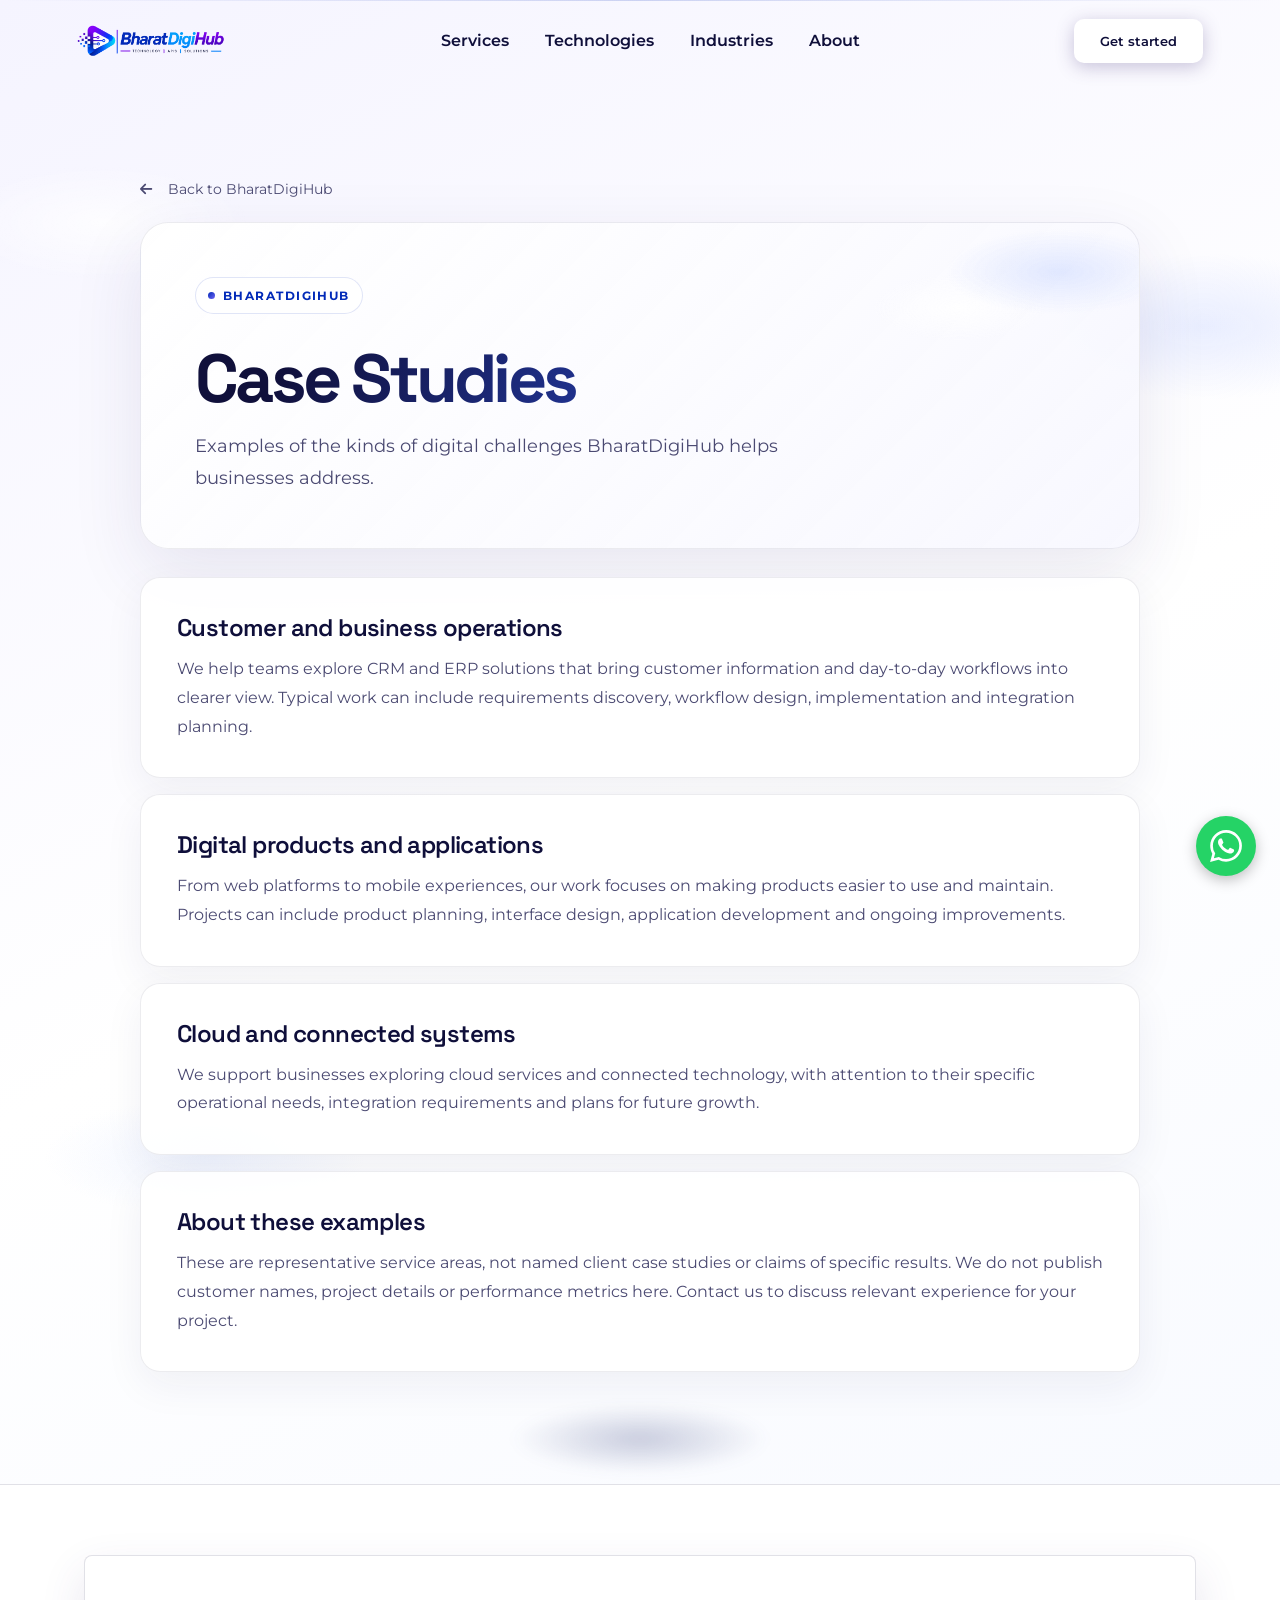
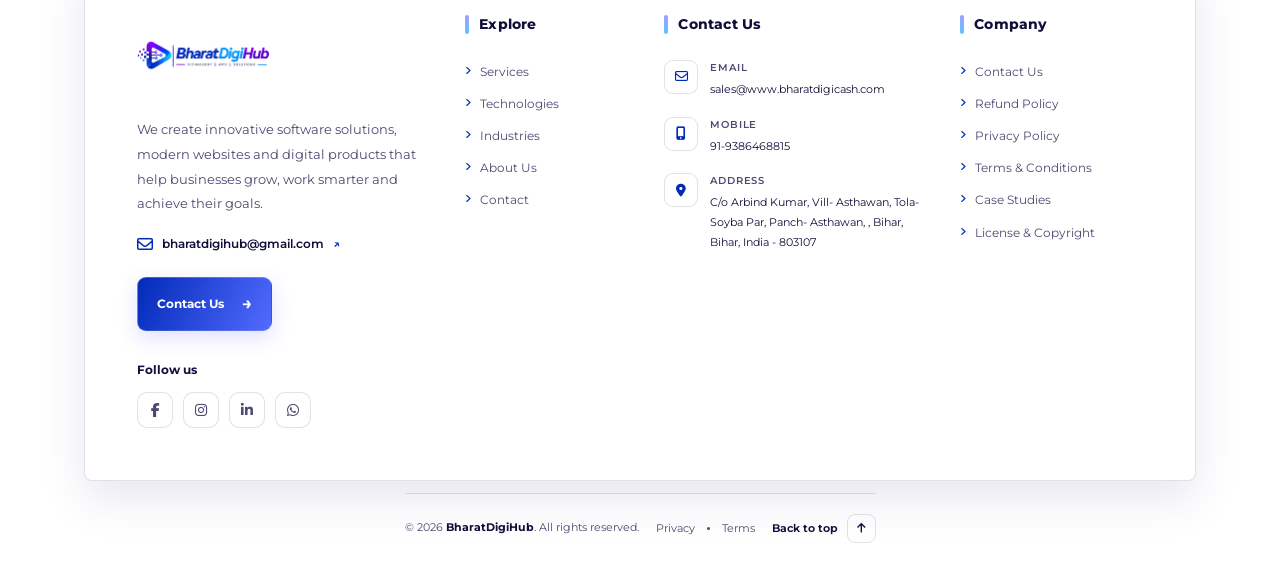
==== commit 7443586b: "Add shadow blob decoration to all pages" ====
--- a/case-study.html
+++ b/case-study.html
@@ -52,7 +52,9 @@
       </nav>
     </details>
   </header>
-<main class="info-page"><div class="info-page-inner">
+<main class="info-page">
+  <div class="shadow-blob" aria-hidden="true"></div>
+  <div class="info-page-inner">
     <a class="info-page-breadcrumb" href="./#top"><i class="fa-solid fa-arrow-left" aria-hidden="true"></i>&nbsp; Back to BharatDigiHub</a>
     <header class="info-page-header"><span class="eyebrow">BHARATDIGIHUB</span><h1>Case Studies</h1><p>Examples of the kinds of digital challenges BharatDigiHub helps businesses address.</p></header>
     <div class="info-page-content">
--- a/assets/css/cloud-design.css
+++ b/assets/css/cloud-design.css
@@ -63,3 +63,30 @@
     animation: none;
   }
 }
+
+.cloud-typing .hero {
+  position: relative;
+  isolation: isolate;
+}
+
+.cloud-info .shadow-blob,
+.cloud-typing .shadow-blob,
+.cloud-aicm .shadow-blob {
+  position: absolute;
+  inset: auto 0 12%;
+  width: min(260px, 75%);
+  height: 70px;
+  margin-inline: auto;
+  background: radial-gradient(ellipse, rgba(43, 55, 116, .24), transparent 70%);
+  filter: blur(6px);
+  pointer-events: none;
+}
+
+.cloud-info .shadow-blob,
+.cloud-typing .shadow-blob {
+  z-index: -1;
+}
+
+.cloud-info .shadow-blob {
+  bottom: 10px;
+}
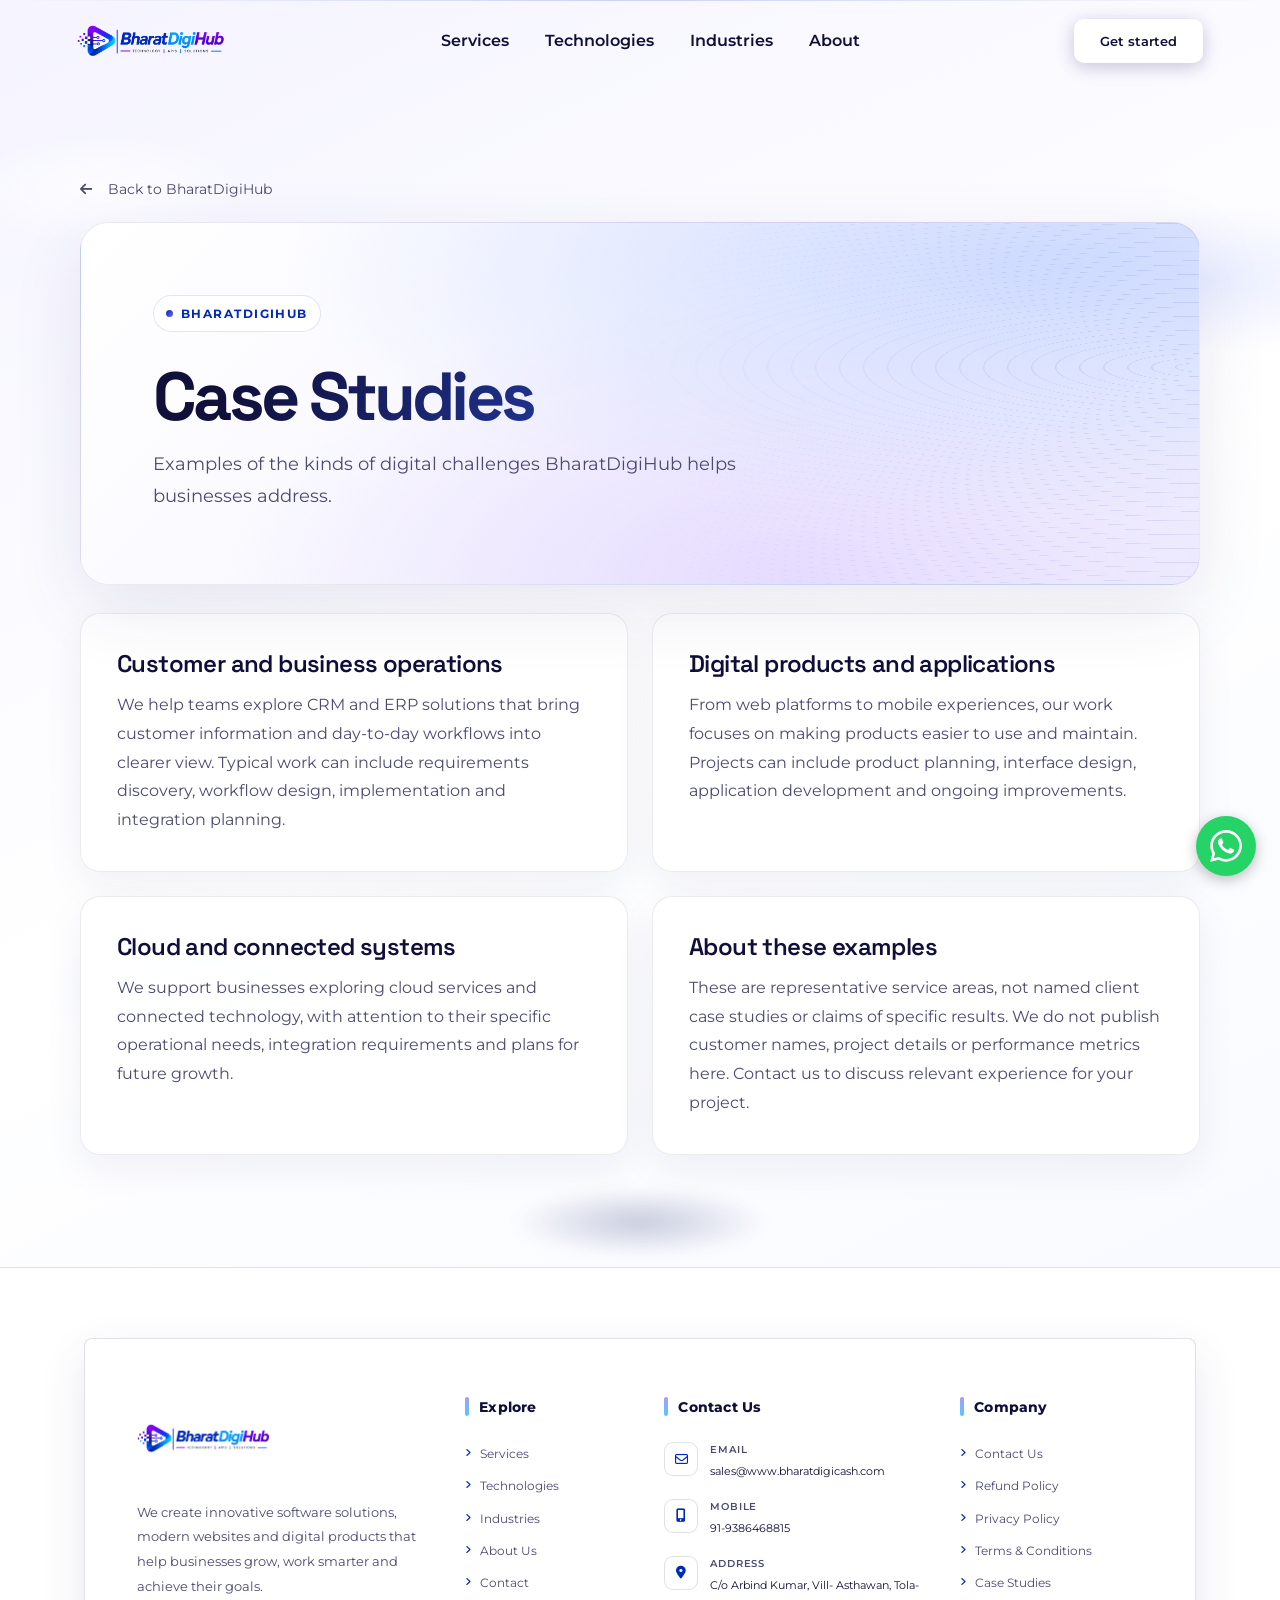
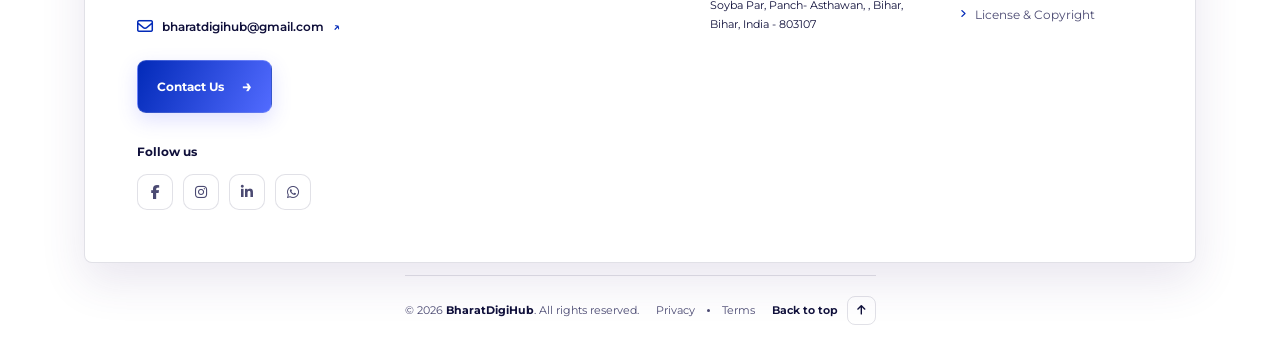
==== commit edb8c1ed: "Unify site navigation, footer, and page design" ====
--- a/case-study.html
+++ b/case-study.html
@@ -28,43 +28,44 @@
   <link rel="stylesheet" href="assets/css/whatsapp-float.css">
   <link rel="stylesheet" href="assets/css/cloud-design.css">
   <link rel="stylesheet" href="https://cdnjs.cloudflare.com/ajax/libs/font-awesome/6.7.2/css/all.min.css">
+  <script src="assets/js/site-chrome.js" defer></script>
 </head>
-<body class="cloud-page cloud-info">
-  <header class="navbar">
-    <a class="logo" href="./" aria-label="BharatDigiHub home">
-      <img src="assets/image/logo/logo.png" alt="BharatDigiHub logo" height="50">
-    </a>
-    <nav id="primary-navigation" aria-label="Main">
-      <a href="./#services">Services</a>
-      <a href="./#stack">Technologies</a>
-      <a href="./#industries">Industries</a>
-      <a href="./#story">About</a>
-    </nav>
-    <a class="btn navbar-cta" href="contactus">Get started</a>
-    <details class="mobile-navigation">
-      <summary class="navbar-toggle" aria-label="Open navigation menu"><span></span><span></span><span></span></summary>
-      <nav aria-label="Mobile main">
-        <a href="./#services">Services</a>
-        <a href="./#stack">Technologies</a>
-        <a href="./#industries">Industries</a>
-        <a href="./#story">About</a>
-        <a class="btn primary mobile-menu-cta" href="contactus">Get started <span aria-hidden="true">→</span></a>
+<body id="top" class="cloud-page cloud-info">
+    <header class="navbar">
+      <a class="logo" href="./#top" aria-label="BharatDigiHub home">
+        <img src="assets/image/logo/logo.png" alt="BharatDigiHub logo" height="50">
+      </a>
+      <nav id="primary-navigation" aria-label="Main">
+        <a href="./#services">Services</a><a href="./#stack">Technologies</a><a href="./#industries">Industries</a><a
+          href="./#story">About</a>
       </nav>
-    </details>
-  </header>
+      <a class="btn navbar-cta" href="./#contact">Get started</a>
+      <details class="mobile-navigation">
+        <summary class="navbar-toggle" aria-label="Open navigation menu">
+          <span></span><span></span><span></span>
+        </summary>
+        <nav aria-label="Mobile main">
+          <a href="./#services">Services</a>
+          <a href="./#stack">Technologies</a>
+          <a href="./#industries">Industries</a>
+          <a href="./#story">About</a>
+          <a class="btn primary mobile-menu-cta" href="./#contact">Get started <span aria-hidden="true">→</span></a>
+        </nav>
+      </details>
+    </header>
 <main class="info-page">
   <div class="shadow-blob" aria-hidden="true"></div>
   <div class="info-page-inner">
     <a class="info-page-breadcrumb" href="./#top"><i class="fa-solid fa-arrow-left" aria-hidden="true"></i>&nbsp; Back to BharatDigiHub</a>
     <header class="info-page-header"><span class="eyebrow">BHARATDIGIHUB</span><h1>Case Studies</h1><p>Examples of the kinds of digital challenges BharatDigiHub helps businesses address.</p></header>
-    <div class="info-page-content">
+    <div class="info-page-content info-case-layout">
       <section class="info-page-section" aria-labelledby="operations"><h2 id="operations">Customer and business operations</h2><p>We help teams explore CRM and ERP solutions that bring customer information and day-to-day workflows into clearer view. Typical work can include requirements discovery, workflow design, implementation and integration planning.</p></section>
       <section class="info-page-section" aria-labelledby="digital-products"><h2 id="digital-products">Digital products and applications</h2><p>From web platforms to mobile experiences, our work focuses on making products easier to use and maintain. Projects can include product planning, interface design, application development and ongoing improvements.</p></section>
       <section class="info-page-section" aria-labelledby="cloud-systems"><h2 id="cloud-systems">Cloud and connected systems</h2><p>We support businesses exploring cloud services and connected technology, with attention to their specific operational needs, integration requirements and plans for future growth.</p></section>
       <section class="info-page-section" aria-labelledby="examples"><h2 id="examples">About these examples</h2><p>These are representative service areas, not named client case studies or claims of specific results. We do not publish customer names, project details or performance metrics here. Contact us to discuss relevant experience for your project.</p></section>
     </div>
   </div></main>
-<footer class="site-footer" id="footer">
+  <footer class="site-footer" id="footer">
     <div class="footer-glow"></div>
     <div class="footer-dots"></div>
 
@@ -88,7 +89,7 @@
           <span aria-hidden="true">↗</span>
         </a>
 
-        <a class="footer-cta" href="contactus">
+        <a class="footer-cta" href="./#contact">
           Contact Us
           <span aria-hidden="true">→</span>
         </a>
@@ -216,7 +217,7 @@
         <a href="term_conditions">Terms</a>
       </div>
 
-      <a class="back-to-top" href="./#top">
+      <a class="back-to-top" href="#top">
         Back to top <i class="fa-solid fa-arrow-up"></i>
       </a>
     </div>
--- a/assets/css/info-pages.css
+++ b/assets/css/info-pages.css
@@ -23,7 +23,7 @@
 
 .info-page-inner {
   position: relative;
-  width: min(1000px, 100%);
+  width: min(1120px, 100%);
   margin: 0 auto;
 }
 
@@ -48,19 +48,33 @@
 }
 
 .info-page-header {
-  position: static;
+  position: relative;
   inset: auto;
   z-index: auto;
+  isolation: isolate;
   display: block;
   margin-bottom: 28px;
-  padding: clamp(28px, 5vw, 54px);
+  padding: clamp(32px, 6vw, 72px);
   overflow: hidden;
   border: 1px solid rgba(15, 15, 58, .08);
   border-radius: 28px;
   background:
-    radial-gradient(ellipse at 92% 0%, rgba(203, 212, 255, .56), transparent 42%),
-    linear-gradient(135deg, rgba(255, 255, 255, .96), rgba(247, 247, 255, .88));
+    radial-gradient(ellipse at 88% 12%, #cddaff, transparent 56%),
+    radial-gradient(ellipse at 64% 100%, #e5dbff, transparent 56%),
+    linear-gradient(135deg, #fff, #f0effe);
   box-shadow: 0 24px 70px rgba(48, 43, 111, .10);
+}
+
+.info-page-header::after {
+  position: absolute;
+  z-index: -1;
+  inset: 0;
+  background: repeating-radial-gradient(
+    ellipse at 100% 40%, transparent 0 22px, rgba(54, 72, 157, .12) 23px 24px
+  );
+  mask-image: linear-gradient(90deg, transparent 48%, #000);
+  pointer-events: none;
+  content: "";
 }
 
 .info-page-header .eyebrow {
@@ -108,7 +122,11 @@
 
 .info-page-content {
   display: grid;
-  gap: 16px;
+  gap: clamp(16px, 2vw, 24px);
+}
+
+.info-case-layout {
+  grid-template-columns: repeat(2, minmax(0, 1fr));
 }
 
 .info-page-section,
@@ -248,7 +266,7 @@
   align-items: start;
 }
 
-@media (max-width: 600px) {
+@media (max-width: 720px) {
   .info-page {
     padding-right: 16px;
     padding-left: 16px;
@@ -258,6 +276,7 @@
     border-radius: 22px;
   }
 
+  .info-case-layout,
   .info-contact-layout {
     grid-template-columns: 1fr;
   }
--- a/assets/css/cloud-design.css
+++ b/assets/css/cloud-design.css
@@ -25,20 +25,6 @@
     linear-gradient(155deg, #f5f4ff 0%, #fff 54%, #f8faff 100%);
 }
 
-.cloud-info .info-page-header {
-  background:
-    radial-gradient(ellipse 150px 56px at 92% 15%, rgba(189, 206, 255, .42), transparent 76%),
-    radial-gradient(ellipse 110px 42px at 82% 26%, rgba(255, 255, 255, .88), transparent 78%),
-    linear-gradient(135deg, rgba(255, 255, 255, .96), rgba(247, 247, 255, .88));
-}
-
-.cloud-typing .container {
-  background:
-    radial-gradient(ellipse 185px 74px at 8% 6%, rgba(255, 255, 255, .86), transparent 76%),
-    radial-gradient(ellipse 220px 88px at 93% 36%, rgba(211, 216, 255, .34), transparent 76%),
-    radial-gradient(ellipse 190px 72px at 18% 94%, rgba(219, 228, 255, .4), transparent 76%);
-}
-
 .cloud-aicm .hero {
   background-image:
     radial-gradient(ellipse 210px 82px at 8% 22%, rgba(255, 255, 255, .8), transparent 76%),
@@ -64,7 +50,7 @@
   }
 }
 
-.cloud-typing .hero {
+.cloud-typing .typing-hero {
   position: relative;
   isolation: isolate;
 }
@@ -90,3 +76,53 @@
 .cloud-info .shadow-blob {
   bottom: 10px;
 }
+
+.cloud-typing .container {
+  margin: clamp(105px, 12vw, 150px) auto clamp(64px, 9vw, 104px);
+}
+
+.cloud-typing .typing-hero {
+  padding: clamp(30px, 6vw, 64px) clamp(16px, 5vw, 48px);
+  border: 1px solid rgba(64, 70, 152, .15);
+  border-radius: 28px;
+  background:
+    radial-gradient(ellipse at 86% 8%, #dce4ff, transparent 54%),
+    linear-gradient(145deg, #fcfbff, #eeeaff);
+  box-shadow: 0 20px 55px rgba(39, 36, 99, .12);
+}
+
+.cloud-typing .typing-hero h1,
+.cloud-aicm .aicm-title {
+  font-family: 'Space Grotesk', 'Montserrat', sans-serif;
+  letter-spacing: -.045em;
+}
+
+.cloud-typing .typing-card {
+  border: 1px solid rgba(64, 70, 152, .15);
+  box-shadow: 0 20px 55px rgba(39, 36, 99, .12);
+}
+
+.cloud-aicm .aicm-title span {
+  color: #253bc2;
+}
+
+.cloud-aicm .hero {
+  isolation: isolate;
+  height: auto;
+  align-content: center;
+}
+
+.cloud-aicm .hero::before {
+  z-index: -1;
+}
+
+@media (max-width: 640px) {
+  .cloud-aicm .hero {
+    align-items: flex-start;
+    padding-bottom: 38svh;
+  }
+
+  .cloud-aicm #hero-canvas {
+    mask-image: linear-gradient(transparent 25%, #000 58%);
+  }
+}
